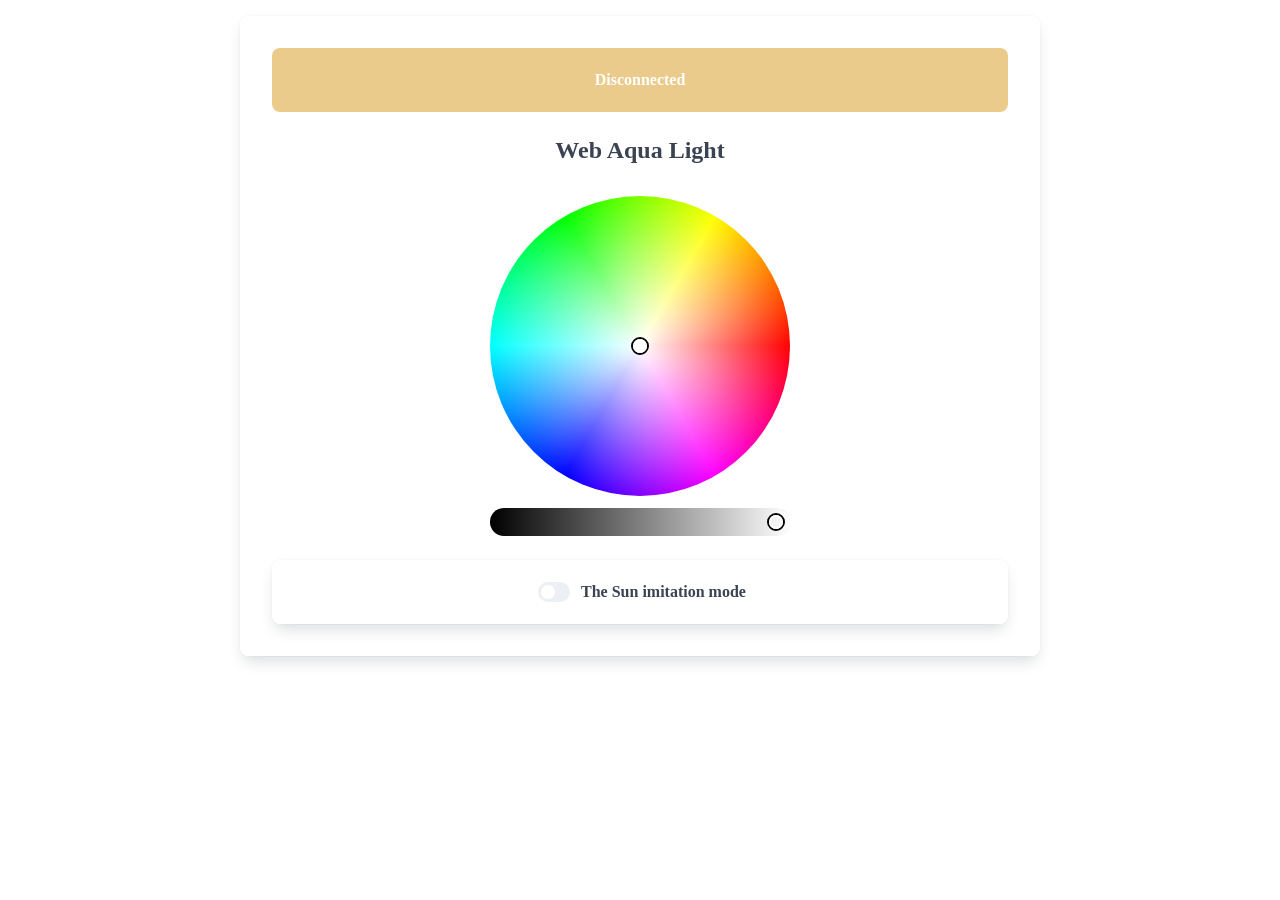
==== main/http/server/fsdata/fs/index.html @ c90d317e "Added the HTTP server." ====
<!DOCTYPE html>
<html>
	<head>
		<meta charset="utf-8">
		<meta name="viewport" content="width=device-width, user-scalable=no">
        <link rel="stylesheet" type="text/css" href="css/common.css">
		<link rel="stylesheet" type="text/css" href="css/siimple.min.ice.css">
		<link rel="stylesheet" type="text/css" href="css/style.css">
		<link rel="shortcut icon" href="img/favicon.png">
		<title>WebAquaLight</title>
	</head>
	<body>

    <div class="container has-pt-4 has-pb-4 has-pl-0 has-pr-0">
        <div class="has-w-auto has-pl-0 has-pr-0 has-ml-auto has-mr-auto">
            <div class="card is-shadowed">
				<div id="status_box" class="alert is-secondary">
					<label id="status" class="has-w-full has-text-center">Starting...</label>
				</div>
                <div align="center">
                    <label id="site" class="label is-block has-size-3">Web Aqua Light</label>
                </div>
				<div id="picker" align="center" class="has-pt-6 has-pb-6"></div>
				<div class="card is-shadowed has-pt-4 has-pb-4 has-pl-0 has-pr-0 is-flex has-justify-center has-text-center has-items-center">
                    <div class="is-flex has-items-center">
						<input type="checkbox" id="sun_switch" class="switch" onclick="onSunSwitchClick(this.checked);"/>
					</div>
					<div class="is-flex has-items-center">
						<label class="label has-size-1 has-ml-2 is-unselectable" for="sun_switch">The Sun imitation mode</label>
					</div>
				</div>
            </div>
        </div>
    </div>

	<script src="js/iro.js" type="text/javascript"></script>
	<script>
		var ws;
		var retries;
		//var series = new TimeSeries();
        var colorPicker = new iro.ColorPicker('#picker', { wheelLightness: false });
		const wsProtocol = { getConnectionParameters: 0x01,
                             setConnectionParameters: 0x02,
                             setColor: 0x03,
							 setSunImitationMode: 0x04,
							 getStatus: 0x05,
						     success: 0x00,
						     on: 0x01,
						     off: 0x00,
						     retries: 5,
						     modeSunImitation: 0,
                             modeColor: 1,
						     modeUnknown: 255 };
		var intervalId = 0;
		var modeChange = {last: wsProtocol.modeUnknown, initiatedByUser: false, needUiUpdate: false};
		
		window.onload = onWindowLoad;

		function onWindowLoad()
		{
			console.log("Window loaded");
		    wsOpen();
			colorPicker.on('input:start', onStartColorChange);
			colorPicker.on('input:end', onEndColorChange);
			//startPolling();
			intervalId = setInterval(getStatus, 1000);
		}

		function getStatus()
		{
			console.log("Get status");
			//clearInterval(intervalId);
			let buffer = new ArrayBuffer(1);
            let view = new Uint8Array(buffer);
			view[0] = wsProtocol.getStatus;
			wsSendToServer(buffer);
		}

		function updateStatusBox(cls, text)
		{
			sbox = document.getElementById('status_box');
			sbox.className = "alert is-" + cls;
			slabel = document.getElementById('status');
			slabel.innerText = text;
			console.log(text);
		}

		function onMessageFromServer(evt)
		{
			retries     = 0;
			let view    = new Uint8Array(evt.data);
			let command = view[0];
			let status  = view[1];

			console.log("Message from server: " + view);

			if ((wsProtocol.getConnectionParameters == command) && (wsProtocol.success == status))
			{
				console.log("Configuration received!");

				let offset = 2;
				let ssid = getStrFromBuffer(view, offset);
				offset += ssid.length;
				let pwd = getStrFromBuffer(view, offset);
				offset += pwd.length;
				let site = getStrFromBuffer(view, offset);

				console.log("Config: " + ssid.value + " " + pwd.value + " " + site.value);

			    document.getElementById('site').innerText = site.value;
			}
			else if ((wsProtocol.setColor == command) && (wsProtocol.success == status))
			{
				console.log("Color is set!");
			}
			else if ((wsProtocol.setSunImitationMode == command) && (wsProtocol.success == status))
			{
				console.log("The Sun imitation mode is set!");
			}
			else if (wsProtocol.getStatus == command)
			{
				let mode = view[2];
				let color = {r: view[3], g: view[4], b: view[5]};
				let dts = getStrFromBuffer(view, 6);
				console.log("Color = " + color.r + ":" + color.g + ":" + color.b + " - " + dts.value);

				updateStatusBox("success", dts.value);

				sun_switch = document.getElementById("sun_switch");

				if ((wsProtocol.modeSunImitation == mode) && (true == sun_switch.checked))
				{
					colorPicker.color.set(color);
				}
				if (mode != modeChange.last)
				{
					modeChange.last = mode;
					if (false == modeChange.initiatedByUser)
					{
						modeChange.needUiUpdate = true;
					}
				}
				if (true == modeChange.needUiUpdate)
				{
					if (wsProtocol.modeSunImitation == mode)
				    {
					    sun_switch.checked = true;
					}
					else
					{
						sun_switch.checked = false;
					}
					colorPicker.color.set(color);
					modeChange.needUiUpdate = false;
				}
			}
			//if (val == 0xBEEF || val == 0xDEAD)
			//	console.log("LED switched");
			//else
			//	series.append(new Date().getTime(), val);
		}
		
		//function wsOpenStream()
		//{
		//	var uri = "/stream"
		//	var ws = new WebSocket("ws://localhost:8080"); // + location.host + uri);
		//		ws.onmessage = function(evt) {
		//			console.log(evt.data);
		//			var stats = JSON.parse(evt.data);
		//			console.log(stats);
		//			document.getElementById('uptime').innerHTML = stats.uptime + ' seconds';
		//			document.getElementById('heap').innerHTML = stats.heap + ' bytes';
		//			document.getElementById('led').innerHTML = (stats.led == 1) ? 'On' : 'Off';
		//		};
		//	}
		
		function wsOpen()
		{
			if (ws === undefined || ws.readyState != WebSocket.CONNECTING)
			{
				if (wsProtocol.retries < retries)
				{
					updateStatusBox("danger", "Timeout!");
				}
				else
				{
					updateStatusBox("secondary", "Connecting...");
				}
				console.log("location.host = " + location.host);
				if ((location.hostname === "localhost") ||
					(location.hostname === "127.0.0.1") ||
					(location.hostname === "fs"))
				{
					console.log("WS: Use local host");
				    ws = new WebSocket("ws://localhost:8080");
				}
				else
				{
					console.log("WS: Use remote host");
					ws = new WebSocket("ws://" + location.host);
				}
				ws.binaryType = 'arraybuffer';
				ws.onopen = function(evt) {  onConnectedToServer(evt); };
				ws.onerror = function(evt) { updateStatusBox("danger", "Error!"); };
				ws.onmessage = function(evt) { onMessageFromServer(evt); };
				ws.onclose = function(evt) { updateStatusBox("warning", "Disconnected"); };
				//wsOpenStream();
				retries = 0;
				modeChange.needUiUpdate = true;
				modeChange.last = wsProtocol.modeUnknown;
				modeChange.initiatedByUser = false;
			}
		}

		function putStrInBuffer(view, offset, string)
		{
			let len = string.length;
			let offs = offset;

			view[offs++] = len;
			for (let i = 0; i < len; i++, offs++)
			{
                view[offs] = string.charCodeAt(i);
            }
		}

		function getStrFromBuffer(view, offset)
		{
		    let offs = offset;
		    let len  = view[offs++];
		    let str  = '';

		    for (let i = 0; i < len; i++)
		    {
		        str += String.fromCharCode(view[offs++]);
		    }

		    return {value: str, length: (len + 1)};
		}

		function onSunSwitchClick(checked)
		{
			console.log("Sun imitation switch click: " + checked);

			let buffer = new ArrayBuffer(2);
            let view = new Uint8Array(buffer);

			view[0] = wsProtocol.setSunImitationMode;
			if (checked)
			{
				view[1] = wsProtocol.on;
			}
			else
			{
				view[1] = wsProtocol.off;
			}

			modeChange.initiatedByUser = true;
				
			wsSendToServer(buffer);
			getStatus();
		}

		function wsSendToServer(data)
		{
			if ((ws.readyState == WebSocket.CLOSED) || (wsProtocol.retries < retries++))
			{
			    wsOpen();
			}
			else if (ws.readyState == WebSocket.OPEN)
			{
			    ws.send(data);
			}
			else if (ws.readyState == WebSocket.CONNECTING)
			{
				retries = 0;
			}
		}

		function onStartColorChange(color)
		{
			document.getElementById("sun_switch").checked = false;
			modeChange.initiatedByUser = true;
		}

        function onEndColorChange(color)
		{
            console.log("End color = " + color.red + ":" + color.green + ":" + color.blue);

            let buffer = new ArrayBuffer(4);
            let view = new Uint8Array(buffer);

			view[0] = wsProtocol.setColor;
			view[1] = color.red;
			view[2] = color.green;
			view[3] = color.blue;
				
			wsSendToServer(buffer);
        }

		function onConnectedToServer(evt)
		{
			retries = 0;
			updateStatusBox("success", "Connected");

			console.log("Try to get the configuration...");
				
            let buffer = new ArrayBuffer(1);
            let view = new Uint8Array(buffer);

			view[0] = wsProtocol.getConnectionParameters;
			wsSendToServer(buffer);

			getStatus();
		}

			function startPolling() {
				var chart = new SmoothieChart({millisPerPixel:11,grid:{fillStyle:'#ffffff',strokeStyle:'#ffffff',borderVisible:false},
					labels:{fillStyle:'#000000'},maxValue:1024,minValue:0});
				chart.addTimeSeries(series, {lineWidth:2,strokeStyle:'#03a9f4',fillStyle:'#f1f5fa'});
				chart.streamTo(document.getElementById("chartCanvas"), 500);
				setInterval(function() { wsWrite('A'); }, 500);
			}

			function gpio() {
				if (document.getElementById('led-switch').checked)
					wsWrite('E');
				else
					wsWrite('D');
			}
		</script>
	</body>
</html>
---- main/http/server/fsdata/fs/css/common.css ----
@import url(/css/fonts.css);
---- main/http/server/fsdata/fs/css/siimple.min.ice.css ----
html {box-sizing:border-box;background:background;color:#3b4252;background-color:#fff;font-family:'Open Sans';font-size:16px;font-weight:400;line-height:1.5;scroll-behavior:smooth;}
*,*:before,*:after {box-sizing:inherit;}
body {margin:0;padding:0;min-height:100vh;text-rendering:optimizeLegibility;-webkit-font-smoothing:antialiased;-moz-osx-font-smoothing:grayscale;display:block;max-width:800px;width:94%;margin-left:auto;margin-right:auto;}
ul {margin-bottom:1rem;margin-top:0;}
ol {margin-bottom:1rem;margin-top:0;}
dl {margin-bottom:1rem;margin-top:0;}
p {font-weight:400;line-height:1.5;margin-bottom:1rem;margin-top:0px;}
strong {font-weight:700;}
b {font-weight:700;}
img {display:block;height:auto;max-width:100%;}
video {display:block;height:auto;max-width:100%;}
iframe {border:0;}
table {background-color:transparent;border-collapse:separate;border-spacing:0;border-width:0px;box-sizing:border-box;display:table;margin-bottom:2rem;width:100%;}
table tr {box-sizing:border-box;display:table-row;}
table th,table td {box-sizing:border-box;display:table-cell;line-height:inherit;padding:1rem;}
table thead {box-sizing:border-box;display:table-header-group;}
table thead th {border-bottom-color:#eceff4;border-bottom-style:solid;border-bottom-width:0.125rem;font-weight:bold;text-align:left;vertical-align:bottom;}
table tbody {display:table-row-group;vertical-align:middle;}
table tbody td {border-top-color:#eceff4;border-top-style:solid;border-top-width:0.125rem;vertical-align:top;}
h1 {color:#2e3440;display:block;font-family:'Open Sans';font-size:2.5rem;font-weight:700;line-height:1.25;margin-bottom:0.5rem;padding:0px;}
h2 {color:#2e3440;display:block;font-family:'Open Sans';font-size:2rem;font-weight:700;line-height:1.25;margin-bottom:0.5rem;padding:0px;}
h3 {color:#2e3440;display:block;font-family:'Open Sans';font-size:1.75rem;font-weight:700;line-height:1.25;margin-bottom:0.5rem;padding:0px;}
h4 {color:#2e3440;display:block;font-family:'Open Sans';font-size:1.5rem;font-weight:700;line-height:1.25;margin-bottom:0.5rem;padding:0px;}
h5 {color:#2e3440;display:block;font-family:'Open Sans';font-size:1.25rem;font-weight:700;line-height:1.25;margin-bottom:0.5rem;padding:0px;}
h6 {color:#2e3440;display:block;font-family:'Open Sans';font-size:16px;font-weight:700;line-height:1.25;margin-bottom:0.5rem;padding:0px;}
a {color:#5e81ac;}
small {font-size:0.875rem;}
pre {font-family:'Open Sans', monospace;overflow-x:auto;}
code {color:#5e81ac;font-family:'Open Sans', monospace;font-size:0.875rem;font-weight:700;text-decoration:none;}
hr {background-color:#eceff4;border:0px;display:block;height:0.125rem;padding:0px;}
hr:not(:first-child) {margin-top:1rem;}
hr:not(:last-child) {margin-bottom:1rem;}
blockquote {border-left:0.25rem solid currentColor;color:currentColor;display:block;margin-bottom:1rem;margin-left:0px;margin-right:0px;opacity:0.6;padding-bottom:0.75rem;padding-left:1.25rem;padding-right:0.75rem;padding-top:0.75rem;}
.alert {align-items:center;background-color:#5e81ac;border-radius:0.5rem;color:white;display:flex;font-weight:bold;margin-bottom:1rem;margin-top:0px;min-width:0px;padding:1.25rem;position:relative;}
.alert.is-secondary {background-color:#b48ead;color:white;}
.alert.is-danger {background-color:#bf616a;color:white;}
.alert.is-warning {background-color:#ebcb8b;color:white;}
.alert.is-success {background-color:#a3be8c;colors:white;}
.badge {background-color:#5e81ac;border-radius:0.25rem;color:white;display:inline-block;font-size:0.75rem;font-weight:bold;line-height:1.25rem;padding:0.25rem 0.5rem;text-decoration:none;vertical-align:text-top;}
.badge.is-secondary {background-color:#b48ead;color:white;}
.badge.is-danger {background-color:#bf616a;color:white;}
.badge.is-warning {background-color:#ebcb8b;color:white;}
.badge.is-success {background-color:#a3be8c;colors:white;}
.button {appearance:none;background-color:#5e81ac;border:0px;border-radius:0.5rem;color:white;cursor:pointer;display:inline-block;font-family:inherit;font-size:inherit;font-weight:bold;line-height:inherit;min-width:0px;padding:0.75rem 1.5rem;text-align:center;text-decoration:none;user-select:none;vertical-align:middle;}
.button:hover {text-decoration:none;transition-duration:0.3s;transition-property:background-color;}
.button.is-secondary {background-color:#b48ead;color:white;}
.button.is-full {display:block;width:100%;}
.button.is-disabled {cursor:not-allowed !important;opacity:0.6 !important;}
.button.is-danger {background-color:#bf616a;color:white;}
.button.is-warning {background-color:#ebcb8b;color:white;}
.button.is-success {background-color:#a3be8c;colors:white;}
.card {border-radius:0.5rem;color:inherit;display:block;padding:2rem;text-decoration:none !important;width:100%;}
.checkbox {appearance:none;background-color:#eceff4;border-radius:0.25rem;box-sizing:border-box;color:white;cursor:pointer;display:inline-block;height:1.125rem;margin:0.1875rem;position:relative;width:1.125rem;vertical-align:top;}
.checkbox:after {background-color:transparent;content:'';height:0.375rem;position:absolute;}
.checkbox:checked,.checkbox:indeterminate {background-color:#5e81ac;}
.checkbox:indeterminate:after {border-bottom-color:white;border-bottom-style:solid;border-bottom-width:0.125rem;left:0.3125rem;top:0.25rem;width:0.5rem;}
.checkbox:checked:after {border-bottom-color:white;border-bottom-style:solid;border-bottom-width:0.125rem;border-left-color:white;border-left-style:solid;border-left-width:0.125rem;left:0.25rem;top:0.3125rem;transform:rotate(-45deg);width:0.625rem;}
.close {appearance:none;background-color:transparent;border:none;color:currentColor;cursor:pointer;display:inline-flex;height:1rem;opacity:0.6;position:relative;transition:opacity 0.3s;width:1rem;}
.close:hover {opacity:1.0;}
.close:before,.close:after {background-color:currentColor;border-radius:1px;content:'';height:3px;left:0px;position:absolute;top:6px;width:1rem;}
.close:before {transform:rotate(45deg);}
.close:after {transform:rotate(-45deg);}
.column {flex:1;min-height:0px;padding:1rem;width:100%;}
.column.is-one-fifth {flex:none;width:20%;}
@media screen and (max-width: 640px) {
.column.is-one-fifth-mobile {flex:none;width:20%;}
}
@media screen and (min-width: 640px) {
.column.is-one-fifth-tablet {flex:none;width:20%;}
}
@media screen and (min-width: 1264px) {
.column.is-one-fifth-desktop {flex:none;width:20%;}
}
.column.is-one-quarter {flex:none;width:25%;}
@media screen and (max-width: 640px) {
.column.is-one-quarter-mobile {flex:none;width:25%;}
}
@media screen and (min-width: 640px) {
.column.is-one-quarter-tablet {flex:none;width:25%;}
}
@media screen and (min-width: 1264px) {
.column.is-one-quarter-desktop {flex:none;width:25%;}
}
.column.is-one-third {flex:none;width:33.33%;}
@media screen and (max-width: 640px) {
.column.is-one-third-mobile {flex:none;width:33.33%;}
}
@media screen and (min-width: 640px) {
.column.is-one-third-tablet {flex:none;width:33.33%;}
}
@media screen and (min-width: 1264px) {
.column.is-one-third-desktop {flex:none;width:33.33%;}
}
.column.is-two-fifths {flex:none;width:40%;}
@media screen and (max-width: 640px) {
.column.is-two-fifths-mobile {flex:none;width:40%;}
}
@media screen and (min-width: 640px) {
.column.is-two-fifths-tablet {flex:none;width:40%;}
}
@media screen and (min-width: 1264px) {
.column.is-two-fifths-desktop {flex:none;width:40%;}
}
.column.is-half {flex:none;width:50%;}
@media screen and (max-width: 640px) {
.column.is-half-mobile {flex:none;width:50%;}
}
@media screen and (min-width: 640px) {
.column.is-half-tablet {flex:none;width:50%;}
}
@media screen and (min-width: 1264px) {
.column.is-half-desktop {flex:none;width:50%;}
}
.column.is-three-fifths {flex:none;width:60%;}
@media screen and (max-width: 640px) {
.column.is-three-fifths-mobile {flex:none;width:60%;}
}
@media screen and (min-width: 640px) {
.column.is-three-fifths-tablet {flex:none;width:60%;}
}
@media screen and (min-width: 1264px) {
.column.is-three-fifths-desktop {flex:none;width:60%;}
}
.column.is-two-thirds {flex:none;width:66.66%;}
@media screen and (max-width: 640px) {
.column.is-two-thirds-mobile {flex:none;width:66.66%;}
}
@media screen and (min-width: 640px) {
.column.is-two-thirds-tablet {flex:none;width:66.66%;}
}
@media screen and (min-width: 1264px) {
.column.is-two-thirds-desktop {flex:none;width:66.66%;}
}
.column.is-three-quarters {flex:none;width:75%;}
@media screen and (max-width: 640px) {
.column.is-three-quarters-mobile {flex:none;width:75%;}
}
@media screen and (min-width: 640px) {
.column.is-three-quarters-tablet {flex:none;width:75%;}
}
@media screen and (min-width: 1264px) {
.column.is-three-quarters-desktop {flex:none;width:75%;}
}
.column.is-four-fifths {flex:none;width:80%;}
@media screen and (max-width: 640px) {
.column.is-four-fifths-mobile {flex:none;width:80%;}
}
@media screen and (min-width: 640px) {
.column.is-four-fifths-tablet {flex:none;width:80%;}
}
@media screen and (min-width: 1264px) {
.column.is-four-fifths-desktop {flex:none;width:80%;}
}
.column.is-full {flex:none;width:100%;}
@media screen and (max-width: 640px) {
.column.is-full-mobile {flex:none;width:100%;}
}
@media screen and (min-width: 640px) {
.column.is-full-tablet {flex:none;width:100%;}
}
@media screen and (min-width: 1264px) {
.column.is-full-desktop {flex:none;width:100%;}
}
.columns {display:flex;flex-wrap:wrap;margin-left:-1rem;margin-right:-1rem;}
.container {display:block;margin-left:auto;margin-right:auto;max-width:1264px;padding-left:1.5rem;padding-right:1.5rem;width:100%;}
.crumb {color:currentColor;cursor:pointer;font-weight:bold;opacity:0.6;padding-bottom:0.5rem;padding-left:0.75rem;padding-right:1.5rem;padding-top:0.5rem;position:relative;text-decoration:none;}
.crumb:hover {opacity:1.0;transition:opacity 0.3s;}
.crumb:not(:last-child)::after {border-right-color:currentColor;border-right-width:2px;border-right-style:solid;border-top-width:2px;border-top-style:solid;border-top-color:currentColor;content:'';display:block;height:0.5rem;position:absolute;right:0.25rem;top:1rem;transform:rotate(45deg);width:0.5rem;}
.crumb.is-active {cursor:default;opacity:1.0;pointer-events:none;}
.crumbs {border-radius:default;display:flex;flex-wrap:nowrap;margin-bottom:1rem;overflow:hidden;overflow-x:auto;padding:0.5rem;white-space:nowrap !important;}
.dropdown {display:none;background-color:#eceff4;border-radius:0.5rem;position:absolute;top:100%;left:0px;padding:1rem;z-index:100;}
.with-dropdown {position:relative;}
.with-dropdown:hover .dropdown {display:block;}
.input {background-color:#eceff4;border-color:transparent;border-style:solid;border-width:0.125rem;border-radius:0.5rem;box-sizing:border-box;color:inherit;display:block;font-family:inherit;font-size:inherit;font-weight:normal;line-height:inherit;margin:0px;min-width:0px;outline:0px;padding:0.625rem 1rem;width:100%;}
.input:focus {border-color:#5e81ac;}
.label {align-items:center;color:inherit;display:flex;font-size:1rem;font-weight:bold;min-width:0px;padding-bottom:0.25rem;padding-top:0.25rem;width:100%;}
.menu {appearance:none;background-color:#eceff4;border-color:transparent;border-radius:0.5rem;border-style:solid;border-width:0.125rem;color:currentColor;cursor:pointer;display:block;height:3rem;opacity:0.8;padding-left:0.75rem;padding-right:0.75rem;position:relative;width:3rem;z-index:400;}
.menu:hover {opacity:1.0;}
.menu:before {border-top:0.25rem solid currentColor;border-bottom:0.25rem solid currentColor;content:'';height:1.25rem;left:0.5rem;position:absolute;width:1.75rem;top:0.75rem;}
.menu:after {background-color:currentColor;content:'';height:0.25rem;left:0.5rem;position:absolute;width:1.75rem;top:1.25rem;}
.modal {background-color:#fff;border-radius:0.5rem;display:block;max-height:90vh;max-width:600px;overflow-y:auto;padding:2rem;width:100%;}
.navlink {border-radius:0.5rem;color:inherit;cursor:pointer;display:block;font-weight:bold;margin:0px;padding:0.75rem;text-decoration:none !important;user-select:none;white-space:nowrap;width:100%;}
.navlink:hover {color:#5e81ac;}
.navlink.is-active {color:#5e81ac;}
.navlink.is-disabled {opacity:0.5;pointer-events:none;}
.progress {appearance:none;background-color:#eceff4;border:none;border-radius:999px;color:#5e81ac;display:block;height:0.5rem;margin:0px !important;overflow:hidden;padding:0px !important;width:100%;}
.progress::-webkit-progress-bar {background-color:transparent;}
.progress::-webkit-progress-value {background-color:currentColor;}
.progress::-moz-progress-bar {background-color:currentColor;}
.radio {appearance:none;box-sizing:border-box;color:#5e81ac;cursor:pointer;display:inline-block;height:1.25rem;margin:0.125rem;position:relative;width:1.25rem;}
.radio:before {border-color:#eceff4;}
.radio:after {background-color:transparent;border-radius:999px;content:'';display:block;height:0.5rem;left:0.375rem;position:absolute;top:0.375rem;width:0.5rem;}
.radio:hover:after {background-color:#eceff4;}
.radio:checked:after {background-color:currentColor !important;}
.radio:checked:before {border-color:currentColor !important;}
.scrim {align-items:center;background-color:rgba(0,0,0,0.5);display:flex;height:100%;justify-content:center;left:0px;overflow-y:hidden;overflow-x:hidden;position:fixed;top:0px;width:100%;z-index:400;}
.select {background-color:#eceff4;border-color:transparent;border-style:solid;border-width:0.125rem;border-radius:0.5rem;box-sizing:border-box;color:inherit;display:block;font-size:inherit;line-height:inherit;margin:0px;min-height:3rem;min-width:0px;outline:0px;padding:0.625rem 1rem;width:100%;}
.select:focus {border-color:#5e81ac;}
.slider {appearance:none;background-color:#eceff4;border-radius:1rem;color:#5e81ac;cursor:pointer;display:block;height:0.25rem;margin-bottom:0.5rem;margin-top:0.5rem;min-width:0px;outline:none;transition:opacity 0.2s;width:100%;}
.slider:-webkit-slider-thumb,.slider:-moz-range-thumb,.slider:-ms-thumb {background-color:currentColor;border:none;border-radius:999px;box-sizing:border-box;height:1rem;width:1rem;}
.slider:-webkit-slider-thumb {appearance:none;}
.slider:-ms-thumb {margin-top:0px;}
.spinner {color:#5e81ac;display:inline-block;height:2rem;position:relative;width:2rem;}
.spinner:before,.spinner:after {border:0.25rem solid transparent;border-radius:100%;content:'';display:block;height:2rem;left:0px;position:absolute;top:0px;width:2rem;}
.spinner:before {border-color:currentColor;opacity:0.2;}
.spinner:after {animation-duration:1s;animation-iteration-count:infinite;animation-name:spinnerAnimation;animation-timing-function:linear;border-top-color:currentColor;}
@keyframes spinnerAnimation {
from {transform:rotate(0deg);}
to {transform:rotate(359deg);}
}
.spinner.is-secondary {color:#5e81ac;}
.switch {appearance:none;box-sizing:border-box;color:#5e81ac;cursor:pointer;display:inline-block;height:1.25rem;position:relative;width:2rem;}
.switch:after {background-color:white;border-radius:100%;content:'';display:block;height:0.875rem;left:0.1875rem;position:absolute;top:0.1875rem;transition:left 0.3s ease;width:0.875rem;z-index:2;}
.switch:before {background-color:#eceff4;border-radius:2rem;content:'';display:block;height:100%;left:0px;position:absolute;top:0px;transition:background-color 0.3s ease;width:100%;z-index:1;}
.switch:checked:after {left:1rem;}
.switch:checked:before {background-color:currentColor;}
.textarea {background-color:#eceff4;border-color:transparent;border-style:solid;border-width:0.125rem;border-radius:0.5rem;box-sizing:border-box;color:inherit;display:block;font-family:inherit;font-size:inherit;line-height:inherit;margin:0px;min-width:0px;outline:0px;padding:0.625rem 1rem;resize:vertical;width:100%;}
.textarea:focus {border-color:#5e81ac;}
.divider {background-color:#eceff4;border:0px;display:block;height:0.125rem;padding:0px;}
.divider:not(:first-child) {margin-top:1rem;}
.divider:not(:last-child) {margin-bottom:1rem;}
.paragraph {display:block;margin-bottom:1rem;margin-top:0px;}
.paragraph.is-lead {font-size:1.25rem;font-weight:bold;}
.table {background-color:transparent;border-collapse:separate;border-spacing:0;border-width:0px;box-sizing:border-box;display:table;margin-bottom:2rem;width:100%;}
.table tr {box-sizing:border-box;display:table-row;}
.table th,.table td {box-sizing:border-box;display:table-cell;line-height:inherit;padding:1rem;}
.table thead {box-sizing:border-box;display:table-header-group;}
.table thead th {border-bottom-color:#eceff4;border-bottom-style:solid;border-bottom-width:0.125rem;font-weight:bold;text-align:left;vertical-align:bottom;}
.table tbody {display:table-row-group;vertical-align:middle;}
.table tbody td {border-top-color:#eceff4;border-top-style:solid;border-top-width:0.125rem;vertical-align:top;}
.table.is-divided thead th {border-bottom-color:#eceff4;border-bottom-style:solid;border-bottom-width:0.125rem;}
.table.is-divided tbody td {border-top-color:#eceff4;border-top-style:solid;border-top-width:0.125rem;}
.table.is-bordered th,.table.is-bordered td {border-color:#eceff4;border-style:solid;border-width:0.125rem;}
.table.is-bordered th:not(:last-child),.table.is-bordered td:not(:last-child) {border-right-width:0px !important;}
.table.is-bordered tbody tr:not(:last-child) td {border-bottom-width:0px !important;}
.table.is-fixed {table-layout:fixed;}
.title {color:#2e3440;display:block;font-family:'Open Sans';font-weight:700;line-height:1.25;margin-bottom:0.5em;padding:0px;}
.title:not(:first-child) {margin-top:2rem;}
.title.is-1 {font-size:2.5rem;}
.title.is-2 {font-size:2rem;}
.title.is-3 {font-size:1.75rem;}
.title.is-4 {font-size:1.5rem;}
.title.is-5 {font-size:1.25rem;}
.title.is-6 {font-size:16px;}
.has-bg-white {background-color:#fff;}
.has-bg-white-hover:hover {background-color:#fff;}
.has-bg-black {background-color:#000;}
.has-bg-black-hover:hover {background-color:#000;}
.has-bg-current {background-color:currentColor;}
.has-bg-current-hover:hover {background-color:currentColor;}
.has-bg-transparent {background-color:transparent;}
.has-bg-transparent-hover:hover {background-color:transparent;}
.has-bg-primary {background-color:#5e81ac;}
.has-bg-primary-hover:hover {background-color:#5e81ac;}
.has-bg-secondary {background-color:#b48ead;}
.has-bg-secondary-hover:hover {background-color:#b48ead;}
.has-bg-muted {background-color:#eceff4;}
.has-bg-muted-hover:hover {background-color:#eceff4;}
.has-bg-danger {background-color:#bf616a;}
.has-bg-danger-hover:hover {background-color:#bf616a;}
.has-bg-warning {background-color:#ebcb8b;}
.has-bg-warning-hover:hover {background-color:#ebcb8b;}
.has-bg-success {background-color:#a3be8c;}
.has-bg-success-hover:hover {background-color:#a3be8c;}
.has-bg-polar {background-color:#2e3440 #3b4252 #434c5e #4c566a;}
.has-bg-polar-hover:hover {background-color:#2e3440 #3b4252 #434c5e #4c566a;}
.has-bg-snow {background-color:#d8dee9 #e5e9f0 #eceff4;}
.has-bg-snow-hover:hover {background-color:#d8dee9 #e5e9f0 #eceff4;}
.has-bg-frost {background-color:#8fbcbb #88c0d0 #81a1c1 #5e81ac;}
.has-bg-frost-hover:hover {background-color:#8fbcbb #88c0d0 #81a1c1 #5e81ac;}
.has-bg-aurora {background-color:#bf616a #d08770 #ebcb8b #a3be8c #b48ead;}
.has-bg-aurora-hover:hover {background-color:#bf616a #d08770 #ebcb8b #a3be8c #b48ead;}
.has-text-white {color:#fff;}
.has-text-white-hover:hover {color:#fff;}
.has-text-black {color:#000;}
.has-text-black-hover:hover {color:#000;}
.has-text-current {color:currentColor;}
.has-text-current-hover:hover {color:currentColor;}
.has-text-transparent {color:transparent;}
.has-text-transparent-hover:hover {color:transparent;}
.has-text-primary {color:#5e81ac;}
.has-text-primary-hover:hover {color:#5e81ac;}
.has-text-secondary {color:#b48ead;}
.has-text-secondary-hover:hover {color:#b48ead;}
.has-text-muted {color:#eceff4;}
.has-text-muted-hover:hover {color:#eceff4;}
.has-text-danger {color:#bf616a;}
.has-text-danger-hover:hover {color:#bf616a;}
.has-text-warning {color:#ebcb8b;}
.has-text-warning-hover:hover {color:#ebcb8b;}
.has-text-success {color:#a3be8c;}
.has-text-success-hover:hover {color:#a3be8c;}
.has-text-polar {color:#2e3440 #3b4252 #434c5e #4c566a;}
.has-text-polar-hover:hover {color:#2e3440 #3b4252 #434c5e #4c566a;}
.has-text-snow {color:#d8dee9 #e5e9f0 #eceff4;}
.has-text-snow-hover:hover {color:#d8dee9 #e5e9f0 #eceff4;}
.has-text-frost {color:#8fbcbb #88c0d0 #81a1c1 #5e81ac;}
.has-text-frost-hover:hover {color:#8fbcbb #88c0d0 #81a1c1 #5e81ac;}
.has-text-aurora {color:#bf616a #d08770 #ebcb8b #a3be8c #b48ead;}
.has-text-aurora-hover:hover {color:#bf616a #d08770 #ebcb8b #a3be8c #b48ead;}
.has-size-0 {font-size:0.875rem;}
.has-size-1 {font-size:16px;}
.has-size-2 {font-size:1.25rem;}
.has-size-3 {font-size:1.5rem;}
.has-size-4 {font-size:1.75rem;}
.has-size-5 {font-size:2rem;}
.has-size-6 {font-size:2.5rem;}
.has-size-7 {font-size:3rem;}
.has-size-8 {font-size:3.5rem;}
.has-size-9 {font-size:4rem;}
.has-size-10 {font-size:4.5rem;}
.has-weight-light {font-weight:300;}
.has-weight-normal {font-weight:400;}
.has-weight-medium {font-weight:500;}
.has-weight-bold {font-weight:700;}
.has-weight-black {font-weight:900;}
.has-lh-none {line-height:1;}
.has-lh-tight {line-height:1.25;}
.has-lh-normal {line-height:1.5;}
.has-lh-loose {line-height:2;}
.has-w-0 {width:0px;}
@media screen and (max-width: 640px) {
.has-w-0-mobile {width:0px;}
}
@media screen and (min-width: 640px) {
.has-w-0-tablet {width:0px;}
}
@media screen and (min-width: 1264px) {
.has-w-0-desktop {width:0px;}
}
.has-w-4 {width:1rem;}
@media screen and (max-width: 640px) {
.has-w-4-mobile {width:1rem;}
}
@media screen and (min-width: 640px) {
.has-w-4-tablet {width:1rem;}
}
@media screen and (min-width: 1264px) {
.has-w-4-desktop {width:1rem;}
}
.has-w-8 {width:2rem;}
@media screen and (max-width: 640px) {
.has-w-8-mobile {width:2rem;}
}
@media screen and (min-width: 640px) {
.has-w-8-tablet {width:2rem;}
}
@media screen and (min-width: 1264px) {
.has-w-8-desktop {width:2rem;}
}
.has-w-12 {width:3rem;}
@media screen and (max-width: 640px) {
.has-w-12-mobile {width:3rem;}
}
@media screen and (min-width: 640px) {
.has-w-12-tablet {width:3rem;}
}
@media screen and (min-width: 1264px) {
.has-w-12-desktop {width:3rem;}
}
.has-w-16 {width:4rem;}
@media screen and (max-width: 640px) {
.has-w-16-mobile {width:4rem;}
}
@media screen and (min-width: 640px) {
.has-w-16-tablet {width:4rem;}
}
@media screen and (min-width: 1264px) {
.has-w-16-desktop {width:4rem;}
}
.has-w-24 {width:6rem;}
@media screen and (max-width: 640px) {
.has-w-24-mobile {width:6rem;}
}
@media screen and (min-width: 640px) {
.has-w-24-tablet {width:6rem;}
}
@media screen and (min-width: 1264px) {
.has-w-24-desktop {width:6rem;}
}
.has-w-32 {width:8rem;}
@media screen and (max-width: 640px) {
.has-w-32-mobile {width:8rem;}
}
@media screen and (min-width: 640px) {
.has-w-32-tablet {width:8rem;}
}
@media screen and (min-width: 1264px) {
.has-w-32-desktop {width:8rem;}
}
.has-w-48 {width:12rem;}
@media screen and (max-width: 640px) {
.has-w-48-mobile {width:12rem;}
}
@media screen and (min-width: 640px) {
.has-w-48-tablet {width:12rem;}
}
@media screen and (min-width: 1264px) {
.has-w-48-desktop {width:12rem;}
}
.has-w-64 {width:16rem;}
@media screen and (max-width: 640px) {
.has-w-64-mobile {width:16rem;}
}
@media screen and (min-width: 640px) {
.has-w-64-tablet {width:16rem;}
}
@media screen and (min-width: 1264px) {
.has-w-64-desktop {width:16rem;}
}
.has-w-96 {width:24rem;}
@media screen and (max-width: 640px) {
.has-w-96-mobile {width:24rem;}
}
@media screen and (min-width: 640px) {
.has-w-96-tablet {width:24rem;}
}
@media screen and (min-width: 1264px) {
.has-w-96-desktop {width:24rem;}
}
.has-w-192 {width:48rem;}
@media screen and (max-width: 640px) {
.has-w-192-mobile {width:48rem;}
}
@media screen and (min-width: 640px) {
.has-w-192-tablet {width:48rem;}
}
@media screen and (min-width: 1264px) {
.has-w-192-desktop {width:48rem;}
}
.has-w-none {width:0px;}
@media screen and (max-width: 640px) {
.has-w-none-mobile {width:0px;}
}
@media screen and (min-width: 640px) {
.has-w-none-tablet {width:0px;}
}
@media screen and (min-width: 1264px) {
.has-w-none-desktop {width:0px;}
}
.has-w-half {width:50%;}
@media screen and (max-width: 640px) {
.has-w-half-mobile {width:50%;}
}
@media screen and (min-width: 640px) {
.has-w-half-tablet {width:50%;}
}
@media screen and (min-width: 1264px) {
.has-w-half-desktop {width:50%;}
}
.has-w-full {width:100%;}
@media screen and (max-width: 640px) {
.has-w-full-mobile {width:100%;}
}
@media screen and (min-width: 640px) {
.has-w-full-tablet {width:100%;}
}
@media screen and (min-width: 1264px) {
.has-w-full-desktop {width:100%;}
}
.has-w-auto {width:auto;}
@media screen and (max-width: 640px) {
.has-w-auto-mobile {width:auto;}
}
@media screen and (min-width: 640px) {
.has-w-auto-tablet {width:auto;}
}
@media screen and (min-width: 1264px) {
.has-w-auto-desktop {width:auto;}
}
.has-w-screen {width:100vw;}
@media screen and (max-width: 640px) {
.has-w-screen-mobile {width:100vw;}
}
@media screen and (min-width: 640px) {
.has-w-screen-tablet {width:100vw;}
}
@media screen and (min-width: 1264px) {
.has-w-screen-desktop {width:100vw;}
}
.has-h-0 {height:0px;}
@media screen and (max-width: 640px) {
.has-h-0-mobile {height:0px;}
}
@media screen and (min-width: 640px) {
.has-h-0-tablet {height:0px;}
}
@media screen and (min-width: 1264px) {
.has-h-0-desktop {height:0px;}
}
.has-h-4 {height:1rem;}
@media screen and (max-width: 640px) {
.has-h-4-mobile {height:1rem;}
}
@media screen and (min-width: 640px) {
.has-h-4-tablet {height:1rem;}
}
@media screen and (min-width: 1264px) {
.has-h-4-desktop {height:1rem;}
}
.has-h-8 {height:2rem;}
@media screen and (max-width: 640px) {
.has-h-8-mobile {height:2rem;}
}
@media screen and (min-width: 640px) {
.has-h-8-tablet {height:2rem;}
}
@media screen and (min-width: 1264px) {
.has-h-8-desktop {height:2rem;}
}
.has-h-12 {height:3rem;}
@media screen and (max-width: 640px) {
.has-h-12-mobile {height:3rem;}
}
@media screen and (min-width: 640px) {
.has-h-12-tablet {height:3rem;}
}
@media screen and (min-width: 1264px) {
.has-h-12-desktop {height:3rem;}
}
.has-h-16 {height:4rem;}
@media screen and (max-width: 640px) {
.has-h-16-mobile {height:4rem;}
}
@media screen and (min-width: 640px) {
.has-h-16-tablet {height:4rem;}
}
@media screen and (min-width: 1264px) {
.has-h-16-desktop {height:4rem;}
}
.has-h-24 {height:6rem;}
@media screen and (max-width: 640px) {
.has-h-24-mobile {height:6rem;}
}
@media screen and (min-width: 640px) {
.has-h-24-tablet {height:6rem;}
}
@media screen and (min-width: 1264px) {
.has-h-24-desktop {height:6rem;}
}
.has-h-32 {height:8rem;}
@media screen and (max-width: 640px) {
.has-h-32-mobile {height:8rem;}
}
@media screen and (min-width: 640px) {
.has-h-32-tablet {height:8rem;}
}
@media screen and (min-width: 1264px) {
.has-h-32-desktop {height:8rem;}
}
.has-h-48 {height:12rem;}
@media screen and (max-width: 640px) {
.has-h-48-mobile {height:12rem;}
}
@media screen and (min-width: 640px) {
.has-h-48-tablet {height:12rem;}
}
@media screen and (min-width: 1264px) {
.has-h-48-desktop {height:12rem;}
}
.has-h-64 {height:16rem;}
@media screen and (max-width: 640px) {
.has-h-64-mobile {height:16rem;}
}
@media screen and (min-width: 640px) {
.has-h-64-tablet {height:16rem;}
}
@media screen and (min-width: 1264px) {
.has-h-64-desktop {height:16rem;}
}
.has-h-96 {height:24rem;}
@media screen and (max-width: 640px) {
.has-h-96-mobile {height:24rem;}
}
@media screen and (min-width: 640px) {
.has-h-96-tablet {height:24rem;}
}
@media screen and (min-width: 1264px) {
.has-h-96-desktop {height:24rem;}
}
.has-h-192 {height:48rem;}
@media screen and (max-width: 640px) {
.has-h-192-mobile {height:48rem;}
}
@media screen and (min-width: 640px) {
.has-h-192-tablet {height:48rem;}
}
@media screen and (min-width: 1264px) {
.has-h-192-desktop {height:48rem;}
}
.has-h-none {height:0px;}
@media screen and (max-width: 640px) {
.has-h-none-mobile {height:0px;}
}
@media screen and (min-width: 640px) {
.has-h-none-tablet {height:0px;}
}
@media screen and (min-width: 1264px) {
.has-h-none-desktop {height:0px;}
}
.has-h-half {height:50%;}
@media screen and (max-width: 640px) {
.has-h-half-mobile {height:50%;}
}
@media screen and (min-width: 640px) {
.has-h-half-tablet {height:50%;}
}
@media screen and (min-width: 1264px) {
.has-h-half-desktop {height:50%;}
}
.has-h-full {height:100%;}
@media screen and (max-width: 640px) {
.has-h-full-mobile {height:100%;}
}
@media screen and (min-width: 640px) {
.has-h-full-tablet {height:100%;}
}
@media screen and (min-width: 1264px) {
.has-h-full-desktop {height:100%;}
}
.has-h-auto {height:auto;}
@media screen and (max-width: 640px) {
.has-h-auto-mobile {height:auto;}
}
@media screen and (min-width: 640px) {
.has-h-auto-tablet {height:auto;}
}
@media screen and (min-width: 1264px) {
.has-h-auto-desktop {height:auto;}
}
.has-h-screen {height:100vh;}
@media screen and (max-width: 640px) {
.has-h-screen-mobile {height:100vh;}
}
@media screen and (min-width: 640px) {
.has-h-screen-tablet {height:100vh;}
}
@media screen and (min-width: 1264px) {
.has-h-screen-desktop {height:100vh;}
}
.has-p-0 {padding:0px !important;}
@media screen and (max-width: 640px) {
.has-p-0-mobile {padding:0px !important;}
}
@media screen and (min-width: 640px) {
.has-p-0-tablet {padding:0px !important;}
}
@media screen and (min-width: 1264px) {
.has-p-0-desktop {padding:0px !important;}
}
.has-p-1 {padding:0.25rem !important;}
@media screen and (max-width: 640px) {
.has-p-1-mobile {padding:0.25rem !important;}
}
@media screen and (min-width: 640px) {
.has-p-1-tablet {padding:0.25rem !important;}
}
@media screen and (min-width: 1264px) {
.has-p-1-desktop {padding:0.25rem !important;}
}
.has-p-2 {padding:0.5rem !important;}
@media screen and (max-width: 640px) {
.has-p-2-mobile {padding:0.5rem !important;}
}
@media screen and (min-width: 640px) {
.has-p-2-tablet {padding:0.5rem !important;}
}
@media screen and (min-width: 1264px) {
.has-p-2-desktop {padding:0.5rem !important;}
}
.has-p-3 {padding:0.75rem !important;}
@media screen and (max-width: 640px) {
.has-p-3-mobile {padding:0.75rem !important;}
}
@media screen and (min-width: 640px) {
.has-p-3-tablet {padding:0.75rem !important;}
}
@media screen and (min-width: 1264px) {
.has-p-3-desktop {padding:0.75rem !important;}
}
.has-p-4 {padding:1rem !important;}
@media screen and (max-width: 640px) {
.has-p-4-mobile {padding:1rem !important;}
}
@media screen and (min-width: 640px) {
.has-p-4-tablet {padding:1rem !important;}
}
@media screen and (min-width: 1264px) {
.has-p-4-desktop {padding:1rem !important;}
}
.has-p-6 {padding:1.5rem !important;}
@media screen and (max-width: 640px) {
.has-p-6-mobile {padding:1.5rem !important;}
}
@media screen and (min-width: 640px) {
.has-p-6-tablet {padding:1.5rem !important;}
}
@media screen and (min-width: 1264px) {
.has-p-6-desktop {padding:1.5rem !important;}
}
.has-p-8 {padding:2rem !important;}
@media screen and (max-width: 640px) {
.has-p-8-mobile {padding:2rem !important;}
}
@media screen and (min-width: 640px) {
.has-p-8-tablet {padding:2rem !important;}
}
@media screen and (min-width: 1264px) {
.has-p-8-desktop {padding:2rem !important;}
}
.has-p-12 {padding:3rem !important;}
@media screen and (max-width: 640px) {
.has-p-12-mobile {padding:3rem !important;}
}
@media screen and (min-width: 640px) {
.has-p-12-tablet {padding:3rem !important;}
}
@media screen and (min-width: 1264px) {
.has-p-12-desktop {padding:3rem !important;}
}
.has-p-16 {padding:4rem !important;}
@media screen and (max-width: 640px) {
.has-p-16-mobile {padding:4rem !important;}
}
@media screen and (min-width: 640px) {
.has-p-16-tablet {padding:4rem !important;}
}
@media screen and (min-width: 1264px) {
.has-p-16-desktop {padding:4rem !important;}
}
.has-p-24 {padding:6rem !important;}
@media screen and (max-width: 640px) {
.has-p-24-mobile {padding:6rem !important;}
}
@media screen and (min-width: 640px) {
.has-p-24-tablet {padding:6rem !important;}
}
@media screen and (min-width: 1264px) {
.has-p-24-desktop {padding:6rem !important;}
}
.has-p-none {padding:0px !important;}
@media screen and (max-width: 640px) {
.has-p-none-mobile {padding:0px !important;}
}
@media screen and (min-width: 640px) {
.has-p-none-tablet {padding:0px !important;}
}
@media screen and (min-width: 1264px) {
.has-p-none-desktop {padding:0px !important;}
}
.has-p-half {padding:50% !important;}
@media screen and (max-width: 640px) {
.has-p-half-mobile {padding:50% !important;}
}
@media screen and (min-width: 640px) {
.has-p-half-tablet {padding:50% !important;}
}
@media screen and (min-width: 1264px) {
.has-p-half-desktop {padding:50% !important;}
}
.has-p-full {padding:100% !important;}
@media screen and (max-width: 640px) {
.has-p-full-mobile {padding:100% !important;}
}
@media screen and (min-width: 640px) {
.has-p-full-tablet {padding:100% !important;}
}
@media screen and (min-width: 1264px) {
.has-p-full-desktop {padding:100% !important;}
}
.has-p-auto {padding:auto !important;}
@media screen and (max-width: 640px) {
.has-p-auto-mobile {padding:auto !important;}
}
@media screen and (min-width: 640px) {
.has-p-auto-tablet {padding:auto !important;}
}
@media screen and (min-width: 1264px) {
.has-p-auto-desktop {padding:auto !important;}
}
.has-pt-0 {padding-top:0px !important;}
@media screen and (max-width: 640px) {
.has-pt-0-mobile {padding-top:0px !important;}
}
@media screen and (min-width: 640px) {
.has-pt-0-tablet {padding-top:0px !important;}
}
@media screen and (min-width: 1264px) {
.has-pt-0-desktop {padding-top:0px !important;}
}
.has-pt-1 {padding-top:0.25rem !important;}
@media screen and (max-width: 640px) {
.has-pt-1-mobile {padding-top:0.25rem !important;}
}
@media screen and (min-width: 640px) {
.has-pt-1-tablet {padding-top:0.25rem !important;}
}
@media screen and (min-width: 1264px) {
.has-pt-1-desktop {padding-top:0.25rem !important;}
}
.has-pt-2 {padding-top:0.5rem !important;}
@media screen and (max-width: 640px) {
.has-pt-2-mobile {padding-top:0.5rem !important;}
}
@media screen and (min-width: 640px) {
.has-pt-2-tablet {padding-top:0.5rem !important;}
}
@media screen and (min-width: 1264px) {
.has-pt-2-desktop {padding-top:0.5rem !important;}
}
.has-pt-3 {padding-top:0.75rem !important;}
@media screen and (max-width: 640px) {
.has-pt-3-mobile {padding-top:0.75rem !important;}
}
@media screen and (min-width: 640px) {
.has-pt-3-tablet {padding-top:0.75rem !important;}
}
@media screen and (min-width: 1264px) {
.has-pt-3-desktop {padding-top:0.75rem !important;}
}
.has-pt-4 {padding-top:1rem !important;}
@media screen and (max-width: 640px) {
.has-pt-4-mobile {padding-top:1rem !important;}
}
@media screen and (min-width: 640px) {
.has-pt-4-tablet {padding-top:1rem !important;}
}
@media screen and (min-width: 1264px) {
.has-pt-4-desktop {padding-top:1rem !important;}
}
.has-pt-6 {padding-top:1.5rem !important;}
@media screen and (max-width: 640px) {
.has-pt-6-mobile {padding-top:1.5rem !important;}
}
@media screen and (min-width: 640px) {
.has-pt-6-tablet {padding-top:1.5rem !important;}
}
@media screen and (min-width: 1264px) {
.has-pt-6-desktop {padding-top:1.5rem !important;}
}
.has-pt-8 {padding-top:2rem !important;}
@media screen and (max-width: 640px) {
.has-pt-8-mobile {padding-top:2rem !important;}
}
@media screen and (min-width: 640px) {
.has-pt-8-tablet {padding-top:2rem !important;}
}
@media screen and (min-width: 1264px) {
.has-pt-8-desktop {padding-top:2rem !important;}
}
.has-pt-12 {padding-top:3rem !important;}
@media screen and (max-width: 640px) {
.has-pt-12-mobile {padding-top:3rem !important;}
}
@media screen and (min-width: 640px) {
.has-pt-12-tablet {padding-top:3rem !important;}
}
@media screen and (min-width: 1264px) {
.has-pt-12-desktop {padding-top:3rem !important;}
}
.has-pt-16 {padding-top:4rem !important;}
@media screen and (max-width: 640px) {
.has-pt-16-mobile {padding-top:4rem !important;}
}
@media screen and (min-width: 640px) {
.has-pt-16-tablet {padding-top:4rem !important;}
}
@media screen and (min-width: 1264px) {
.has-pt-16-desktop {padding-top:4rem !important;}
}
.has-pt-24 {padding-top:6rem !important;}
@media screen and (max-width: 640px) {
.has-pt-24-mobile {padding-top:6rem !important;}
}
@media screen and (min-width: 640px) {
.has-pt-24-tablet {padding-top:6rem !important;}
}
@media screen and (min-width: 1264px) {
.has-pt-24-desktop {padding-top:6rem !important;}
}
.has-pt-none {padding-top:0px !important;}
@media screen and (max-width: 640px) {
.has-pt-none-mobile {padding-top:0px !important;}
}
@media screen and (min-width: 640px) {
.has-pt-none-tablet {padding-top:0px !important;}
}
@media screen and (min-width: 1264px) {
.has-pt-none-desktop {padding-top:0px !important;}
}
.has-pt-half {padding-top:50% !important;}
@media screen and (max-width: 640px) {
.has-pt-half-mobile {padding-top:50% !important;}
}
@media screen and (min-width: 640px) {
.has-pt-half-tablet {padding-top:50% !important;}
}
@media screen and (min-width: 1264px) {
.has-pt-half-desktop {padding-top:50% !important;}
}
.has-pt-full {padding-top:100% !important;}
@media screen and (max-width: 640px) {
.has-pt-full-mobile {padding-top:100% !important;}
}
@media screen and (min-width: 640px) {
.has-pt-full-tablet {padding-top:100% !important;}
}
@media screen and (min-width: 1264px) {
.has-pt-full-desktop {padding-top:100% !important;}
}
.has-pt-auto {padding-top:auto !important;}
@media screen and (max-width: 640px) {
.has-pt-auto-mobile {padding-top:auto !important;}
}
@media screen and (min-width: 640px) {
.has-pt-auto-tablet {padding-top:auto !important;}
}
@media screen and (min-width: 1264px) {
.has-pt-auto-desktop {padding-top:auto !important;}
}
.has-pb-0 {padding-bottom:0px !important;}
@media screen and (max-width: 640px) {
.has-pb-0-mobile {padding-bottom:0px !important;}
}
@media screen and (min-width: 640px) {
.has-pb-0-tablet {padding-bottom:0px !important;}
}
@media screen and (min-width: 1264px) {
.has-pb-0-desktop {padding-bottom:0px !important;}
}
.has-pb-1 {padding-bottom:0.25rem !important;}
@media screen and (max-width: 640px) {
.has-pb-1-mobile {padding-bottom:0.25rem !important;}
}
@media screen and (min-width: 640px) {
.has-pb-1-tablet {padding-bottom:0.25rem !important;}
}
@media screen and (min-width: 1264px) {
.has-pb-1-desktop {padding-bottom:0.25rem !important;}
}
.has-pb-2 {padding-bottom:0.5rem !important;}
@media screen and (max-width: 640px) {
.has-pb-2-mobile {padding-bottom:0.5rem !important;}
}
@media screen and (min-width: 640px) {
.has-pb-2-tablet {padding-bottom:0.5rem !important;}
}
@media screen and (min-width: 1264px) {
.has-pb-2-desktop {padding-bottom:0.5rem !important;}
}
.has-pb-3 {padding-bottom:0.75rem !important;}
@media screen and (max-width: 640px) {
.has-pb-3-mobile {padding-bottom:0.75rem !important;}
}
@media screen and (min-width: 640px) {
.has-pb-3-tablet {padding-bottom:0.75rem !important;}
}
@media screen and (min-width: 1264px) {
.has-pb-3-desktop {padding-bottom:0.75rem !important;}
}
.has-pb-4 {padding-bottom:1rem !important;}
@media screen and (max-width: 640px) {
.has-pb-4-mobile {padding-bottom:1rem !important;}
}
@media screen and (min-width: 640px) {
.has-pb-4-tablet {padding-bottom:1rem !important;}
}
@media screen and (min-width: 1264px) {
.has-pb-4-desktop {padding-bottom:1rem !important;}
}
.has-pb-6 {padding-bottom:1.5rem !important;}
@media screen and (max-width: 640px) {
.has-pb-6-mobile {padding-bottom:1.5rem !important;}
}
@media screen and (min-width: 640px) {
.has-pb-6-tablet {padding-bottom:1.5rem !important;}
}
@media screen and (min-width: 1264px) {
.has-pb-6-desktop {padding-bottom:1.5rem !important;}
}
.has-pb-8 {padding-bottom:2rem !important;}
@media screen and (max-width: 640px) {
.has-pb-8-mobile {padding-bottom:2rem !important;}
}
@media screen and (min-width: 640px) {
.has-pb-8-tablet {padding-bottom:2rem !important;}
}
@media screen and (min-width: 1264px) {
.has-pb-8-desktop {padding-bottom:2rem !important;}
}
.has-pb-12 {padding-bottom:3rem !important;}
@media screen and (max-width: 640px) {
.has-pb-12-mobile {padding-bottom:3rem !important;}
}
@media screen and (min-width: 640px) {
.has-pb-12-tablet {padding-bottom:3rem !important;}
}
@media screen and (min-width: 1264px) {
.has-pb-12-desktop {padding-bottom:3rem !important;}
}
.has-pb-16 {padding-bottom:4rem !important;}
@media screen and (max-width: 640px) {
.has-pb-16-mobile {padding-bottom:4rem !important;}
}
@media screen and (min-width: 640px) {
.has-pb-16-tablet {padding-bottom:4rem !important;}
}
@media screen and (min-width: 1264px) {
.has-pb-16-desktop {padding-bottom:4rem !important;}
}
.has-pb-24 {padding-bottom:6rem !important;}
@media screen and (max-width: 640px) {
.has-pb-24-mobile {padding-bottom:6rem !important;}
}
@media screen and (min-width: 640px) {
.has-pb-24-tablet {padding-bottom:6rem !important;}
}
@media screen and (min-width: 1264px) {
.has-pb-24-desktop {padding-bottom:6rem !important;}
}
.has-pb-none {padding-bottom:0px !important;}
@media screen and (max-width: 640px) {
.has-pb-none-mobile {padding-bottom:0px !important;}
}
@media screen and (min-width: 640px) {
.has-pb-none-tablet {padding-bottom:0px !important;}
}
@media screen and (min-width: 1264px) {
.has-pb-none-desktop {padding-bottom:0px !important;}
}
.has-pb-half {padding-bottom:50% !important;}
@media screen and (max-width: 640px) {
.has-pb-half-mobile {padding-bottom:50% !important;}
}
@media screen and (min-width: 640px) {
.has-pb-half-tablet {padding-bottom:50% !important;}
}
@media screen and (min-width: 1264px) {
.has-pb-half-desktop {padding-bottom:50% !important;}
}
.has-pb-full {padding-bottom:100% !important;}
@media screen and (max-width: 640px) {
.has-pb-full-mobile {padding-bottom:100% !important;}
}
@media screen and (min-width: 640px) {
.has-pb-full-tablet {padding-bottom:100% !important;}
}
@media screen and (min-width: 1264px) {
.has-pb-full-desktop {padding-bottom:100% !important;}
}
.has-pb-auto {padding-bottom:auto !important;}
@media screen and (max-width: 640px) {
.has-pb-auto-mobile {padding-bottom:auto !important;}
}
@media screen and (min-width: 640px) {
.has-pb-auto-tablet {padding-bottom:auto !important;}
}
@media screen and (min-width: 1264px) {
.has-pb-auto-desktop {padding-bottom:auto !important;}
}
.has-pl-0 {padding-left:0px !important;}
@media screen and (max-width: 640px) {
.has-pl-0-mobile {padding-left:0px !important;}
}
@media screen and (min-width: 640px) {
.has-pl-0-tablet {padding-left:0px !important;}
}
@media screen and (min-width: 1264px) {
.has-pl-0-desktop {padding-left:0px !important;}
}
.has-pl-1 {padding-left:0.25rem !important;}
@media screen and (max-width: 640px) {
.has-pl-1-mobile {padding-left:0.25rem !important;}
}
@media screen and (min-width: 640px) {
.has-pl-1-tablet {padding-left:0.25rem !important;}
}
@media screen and (min-width: 1264px) {
.has-pl-1-desktop {padding-left:0.25rem !important;}
}
.has-pl-2 {padding-left:0.5rem !important;}
@media screen and (max-width: 640px) {
.has-pl-2-mobile {padding-left:0.5rem !important;}
}
@media screen and (min-width: 640px) {
.has-pl-2-tablet {padding-left:0.5rem !important;}
}
@media screen and (min-width: 1264px) {
.has-pl-2-desktop {padding-left:0.5rem !important;}
}
.has-pl-3 {padding-left:0.75rem !important;}
@media screen and (max-width: 640px) {
.has-pl-3-mobile {padding-left:0.75rem !important;}
}
@media screen and (min-width: 640px) {
.has-pl-3-tablet {padding-left:0.75rem !important;}
}
@media screen and (min-width: 1264px) {
.has-pl-3-desktop {padding-left:0.75rem !important;}
}
.has-pl-4 {padding-left:1rem !important;}
@media screen and (max-width: 640px) {
.has-pl-4-mobile {padding-left:1rem !important;}
}
@media screen and (min-width: 640px) {
.has-pl-4-tablet {padding-left:1rem !important;}
}
@media screen and (min-width: 1264px) {
.has-pl-4-desktop {padding-left:1rem !important;}
}
.has-pl-6 {padding-left:1.5rem !important;}
@media screen and (max-width: 640px) {
.has-pl-6-mobile {padding-left:1.5rem !important;}
}
@media screen and (min-width: 640px) {
.has-pl-6-tablet {padding-left:1.5rem !important;}
}
@media screen and (min-width: 1264px) {
.has-pl-6-desktop {padding-left:1.5rem !important;}
}
.has-pl-8 {padding-left:2rem !important;}
@media screen and (max-width: 640px) {
.has-pl-8-mobile {padding-left:2rem !important;}
}
@media screen and (min-width: 640px) {
.has-pl-8-tablet {padding-left:2rem !important;}
}
@media screen and (min-width: 1264px) {
.has-pl-8-desktop {padding-left:2rem !important;}
}
.has-pl-12 {padding-left:3rem !important;}
@media screen and (max-width: 640px) {
.has-pl-12-mobile {padding-left:3rem !important;}
}
@media screen and (min-width: 640px) {
.has-pl-12-tablet {padding-left:3rem !important;}
}
@media screen and (min-width: 1264px) {
.has-pl-12-desktop {padding-left:3rem !important;}
}
.has-pl-16 {padding-left:4rem !important;}
@media screen and (max-width: 640px) {
.has-pl-16-mobile {padding-left:4rem !important;}
}
@media screen and (min-width: 640px) {
.has-pl-16-tablet {padding-left:4rem !important;}
}
@media screen and (min-width: 1264px) {
.has-pl-16-desktop {padding-left:4rem !important;}
}
.has-pl-24 {padding-left:6rem !important;}
@media screen and (max-width: 640px) {
.has-pl-24-mobile {padding-left:6rem !important;}
}
@media screen and (min-width: 640px) {
.has-pl-24-tablet {padding-left:6rem !important;}
}
@media screen and (min-width: 1264px) {
.has-pl-24-desktop {padding-left:6rem !important;}
}
.has-pl-none {padding-left:0px !important;}
@media screen and (max-width: 640px) {
.has-pl-none-mobile {padding-left:0px !important;}
}
@media screen and (min-width: 640px) {
.has-pl-none-tablet {padding-left:0px !important;}
}
@media screen and (min-width: 1264px) {
.has-pl-none-desktop {padding-left:0px !important;}
}
.has-pl-half {padding-left:50% !important;}
@media screen and (max-width: 640px) {
.has-pl-half-mobile {padding-left:50% !important;}
}
@media screen and (min-width: 640px) {
.has-pl-half-tablet {padding-left:50% !important;}
}
@media screen and (min-width: 1264px) {
.has-pl-half-desktop {padding-left:50% !important;}
}
.has-pl-full {padding-left:100% !important;}
@media screen and (max-width: 640px) {
.has-pl-full-mobile {padding-left:100% !important;}
}
@media screen and (min-width: 640px) {
.has-pl-full-tablet {padding-left:100% !important;}
}
@media screen and (min-width: 1264px) {
.has-pl-full-desktop {padding-left:100% !important;}
}
.has-pl-auto {padding-left:auto !important;}
@media screen and (max-width: 640px) {
.has-pl-auto-mobile {padding-left:auto !important;}
}
@media screen and (min-width: 640px) {
.has-pl-auto-tablet {padding-left:auto !important;}
}
@media screen and (min-width: 1264px) {
.has-pl-auto-desktop {padding-left:auto !important;}
}
.has-pr-0 {padding-right:0px !important;}
@media screen and (max-width: 640px) {
.has-pr-0-mobile {padding-right:0px !important;}
}
@media screen and (min-width: 640px) {
.has-pr-0-tablet {padding-right:0px !important;}
}
@media screen and (min-width: 1264px) {
.has-pr-0-desktop {padding-right:0px !important;}
}
.has-pr-1 {padding-right:0.25rem !important;}
@media screen and (max-width: 640px) {
.has-pr-1-mobile {padding-right:0.25rem !important;}
}
@media screen and (min-width: 640px) {
.has-pr-1-tablet {padding-right:0.25rem !important;}
}
@media screen and (min-width: 1264px) {
.has-pr-1-desktop {padding-right:0.25rem !important;}
}
.has-pr-2 {padding-right:0.5rem !important;}
@media screen and (max-width: 640px) {
.has-pr-2-mobile {padding-right:0.5rem !important;}
}
@media screen and (min-width: 640px) {
.has-pr-2-tablet {padding-right:0.5rem !important;}
}
@media screen and (min-width: 1264px) {
.has-pr-2-desktop {padding-right:0.5rem !important;}
}
.has-pr-3 {padding-right:0.75rem !important;}
@media screen and (max-width: 640px) {
.has-pr-3-mobile {padding-right:0.75rem !important;}
}
@media screen and (min-width: 640px) {
.has-pr-3-tablet {padding-right:0.75rem !important;}
}
@media screen and (min-width: 1264px) {
.has-pr-3-desktop {padding-right:0.75rem !important;}
}
.has-pr-4 {padding-right:1rem !important;}
@media screen and (max-width: 640px) {
.has-pr-4-mobile {padding-right:1rem !important;}
}
@media screen and (min-width: 640px) {
.has-pr-4-tablet {padding-right:1rem !important;}
}
@media screen and (min-width: 1264px) {
.has-pr-4-desktop {padding-right:1rem !important;}
}
.has-pr-6 {padding-right:1.5rem !important;}
@media screen and (max-width: 640px) {
.has-pr-6-mobile {padding-right:1.5rem !important;}
}
@media screen and (min-width: 640px) {
.has-pr-6-tablet {padding-right:1.5rem !important;}
}
@media screen and (min-width: 1264px) {
.has-pr-6-desktop {padding-right:1.5rem !important;}
}
.has-pr-8 {padding-right:2rem !important;}
@media screen and (max-width: 640px) {
.has-pr-8-mobile {padding-right:2rem !important;}
}
@media screen and (min-width: 640px) {
.has-pr-8-tablet {padding-right:2rem !important;}
}
@media screen and (min-width: 1264px) {
.has-pr-8-desktop {padding-right:2rem !important;}
}
.has-pr-12 {padding-right:3rem !important;}
@media screen and (max-width: 640px) {
.has-pr-12-mobile {padding-right:3rem !important;}
}
@media screen and (min-width: 640px) {
.has-pr-12-tablet {padding-right:3rem !important;}
}
@media screen and (min-width: 1264px) {
.has-pr-12-desktop {padding-right:3rem !important;}
}
.has-pr-16 {padding-right:4rem !important;}
@media screen and (max-width: 640px) {
.has-pr-16-mobile {padding-right:4rem !important;}
}
@media screen and (min-width: 640px) {
.has-pr-16-tablet {padding-right:4rem !important;}
}
@media screen and (min-width: 1264px) {
.has-pr-16-desktop {padding-right:4rem !important;}
}
.has-pr-24 {padding-right:6rem !important;}
@media screen and (max-width: 640px) {
.has-pr-24-mobile {padding-right:6rem !important;}
}
@media screen and (min-width: 640px) {
.has-pr-24-tablet {padding-right:6rem !important;}
}
@media screen and (min-width: 1264px) {
.has-pr-24-desktop {padding-right:6rem !important;}
}
.has-pr-none {padding-right:0px !important;}
@media screen and (max-width: 640px) {
.has-pr-none-mobile {padding-right:0px !important;}
}
@media screen and (min-width: 640px) {
.has-pr-none-tablet {padding-right:0px !important;}
}
@media screen and (min-width: 1264px) {
.has-pr-none-desktop {padding-right:0px !important;}
}
.has-pr-half {padding-right:50% !important;}
@media screen and (max-width: 640px) {
.has-pr-half-mobile {padding-right:50% !important;}
}
@media screen and (min-width: 640px) {
.has-pr-half-tablet {padding-right:50% !important;}
}
@media screen and (min-width: 1264px) {
.has-pr-half-desktop {padding-right:50% !important;}
}
.has-pr-full {padding-right:100% !important;}
@media screen and (max-width: 640px) {
.has-pr-full-mobile {padding-right:100% !important;}
}
@media screen and (min-width: 640px) {
.has-pr-full-tablet {padding-right:100% !important;}
}
@media screen and (min-width: 1264px) {
.has-pr-full-desktop {padding-right:100% !important;}
}
.has-pr-auto {padding-right:auto !important;}
@media screen and (max-width: 640px) {
.has-pr-auto-mobile {padding-right:auto !important;}
}
@media screen and (min-width: 640px) {
.has-pr-auto-tablet {padding-right:auto !important;}
}
@media screen and (min-width: 1264px) {
.has-pr-auto-desktop {padding-right:auto !important;}
}
.has-m-0 {margin:0px !important;}
@media screen and (max-width: 640px) {
.has-m-0-mobile {margin:0px !important;}
}
@media screen and (min-width: 640px) {
.has-m-0-tablet {margin:0px !important;}
}
@media screen and (min-width: 1264px) {
.has-m-0-desktop {margin:0px !important;}
}
.has-m-1 {margin:0.25rem !important;}
@media screen and (max-width: 640px) {
.has-m-1-mobile {margin:0.25rem !important;}
}
@media screen and (min-width: 640px) {
.has-m-1-tablet {margin:0.25rem !important;}
}
@media screen and (min-width: 1264px) {
.has-m-1-desktop {margin:0.25rem !important;}
}
.has-m-2 {margin:0.5rem !important;}
@media screen and (max-width: 640px) {
.has-m-2-mobile {margin:0.5rem !important;}
}
@media screen and (min-width: 640px) {
.has-m-2-tablet {margin:0.5rem !important;}
}
@media screen and (min-width: 1264px) {
.has-m-2-desktop {margin:0.5rem !important;}
}
.has-m-3 {margin:0.75rem !important;}
@media screen and (max-width: 640px) {
.has-m-3-mobile {margin:0.75rem !important;}
}
@media screen and (min-width: 640px) {
.has-m-3-tablet {margin:0.75rem !important;}
}
@media screen and (min-width: 1264px) {
.has-m-3-desktop {margin:0.75rem !important;}
}
.has-m-4 {margin:1rem !important;}
@media screen and (max-width: 640px) {
.has-m-4-mobile {margin:1rem !important;}
}
@media screen and (min-width: 640px) {
.has-m-4-tablet {margin:1rem !important;}
}
@media screen and (min-width: 1264px) {
.has-m-4-desktop {margin:1rem !important;}
}
.has-m-6 {margin:1.5rem !important;}
@media screen and (max-width: 640px) {
.has-m-6-mobile {margin:1.5rem !important;}
}
@media screen and (min-width: 640px) {
.has-m-6-tablet {margin:1.5rem !important;}
}
@media screen and (min-width: 1264px) {
.has-m-6-desktop {margin:1.5rem !important;}
}
.has-m-8 {margin:2rem !important;}
@media screen and (max-width: 640px) {
.has-m-8-mobile {margin:2rem !important;}
}
@media screen and (min-width: 640px) {
.has-m-8-tablet {margin:2rem !important;}
}
@media screen and (min-width: 1264px) {
.has-m-8-desktop {margin:2rem !important;}
}
.has-m-12 {margin:3rem !important;}
@media screen and (max-width: 640px) {
.has-m-12-mobile {margin:3rem !important;}
}
@media screen and (min-width: 640px) {
.has-m-12-tablet {margin:3rem !important;}
}
@media screen and (min-width: 1264px) {
.has-m-12-desktop {margin:3rem !important;}
}
.has-m-16 {margin:4rem !important;}
@media screen and (max-width: 640px) {
.has-m-16-mobile {margin:4rem !important;}
}
@media screen and (min-width: 640px) {
.has-m-16-tablet {margin:4rem !important;}
}
@media screen and (min-width: 1264px) {
.has-m-16-desktop {margin:4rem !important;}
}
.has-m-24 {margin:6rem !important;}
@media screen and (max-width: 640px) {
.has-m-24-mobile {margin:6rem !important;}
}
@media screen and (min-width: 640px) {
.has-m-24-tablet {margin:6rem !important;}
}
@media screen and (min-width: 1264px) {
.has-m-24-desktop {margin:6rem !important;}
}
.has-m-none {margin:0px !important;}
@media screen and (max-width: 640px) {
.has-m-none-mobile {margin:0px !important;}
}
@media screen and (min-width: 640px) {
.has-m-none-tablet {margin:0px !important;}
}
@media screen and (min-width: 1264px) {
.has-m-none-desktop {margin:0px !important;}
}
.has-m-half {margin:50% !important;}
@media screen and (max-width: 640px) {
.has-m-half-mobile {margin:50% !important;}
}
@media screen and (min-width: 640px) {
.has-m-half-tablet {margin:50% !important;}
}
@media screen and (min-width: 1264px) {
.has-m-half-desktop {margin:50% !important;}
}
.has-m-full {margin:100% !important;}
@media screen and (max-width: 640px) {
.has-m-full-mobile {margin:100% !important;}
}
@media screen and (min-width: 640px) {
.has-m-full-tablet {margin:100% !important;}
}
@media screen and (min-width: 1264px) {
.has-m-full-desktop {margin:100% !important;}
}
.has-m-auto {margin:auto !important;}
@media screen and (max-width: 640px) {
.has-m-auto-mobile {margin:auto !important;}
}
@media screen and (min-width: 640px) {
.has-m-auto-tablet {margin:auto !important;}
}
@media screen and (min-width: 1264px) {
.has-m-auto-desktop {margin:auto !important;}
}
.has-mt-0 {margin-top:0px !important;}
@media screen and (max-width: 640px) {
.has-mt-0-mobile {margin-top:0px !important;}
}
@media screen and (min-width: 640px) {
.has-mt-0-tablet {margin-top:0px !important;}
}
@media screen and (min-width: 1264px) {
.has-mt-0-desktop {margin-top:0px !important;}
}
.has-mt-1 {margin-top:0.25rem !important;}
@media screen and (max-width: 640px) {
.has-mt-1-mobile {margin-top:0.25rem !important;}
}
@media screen and (min-width: 640px) {
.has-mt-1-tablet {margin-top:0.25rem !important;}
}
@media screen and (min-width: 1264px) {
.has-mt-1-desktop {margin-top:0.25rem !important;}
}
.has-mt-2 {margin-top:0.5rem !important;}
@media screen and (max-width: 640px) {
.has-mt-2-mobile {margin-top:0.5rem !important;}
}
@media screen and (min-width: 640px) {
.has-mt-2-tablet {margin-top:0.5rem !important;}
}
@media screen and (min-width: 1264px) {
.has-mt-2-desktop {margin-top:0.5rem !important;}
}
.has-mt-3 {margin-top:0.75rem !important;}
@media screen and (max-width: 640px) {
.has-mt-3-mobile {margin-top:0.75rem !important;}
}
@media screen and (min-width: 640px) {
.has-mt-3-tablet {margin-top:0.75rem !important;}
}
@media screen and (min-width: 1264px) {
.has-mt-3-desktop {margin-top:0.75rem !important;}
}
.has-mt-4 {margin-top:1rem !important;}
@media screen and (max-width: 640px) {
.has-mt-4-mobile {margin-top:1rem !important;}
}
@media screen and (min-width: 640px) {
.has-mt-4-tablet {margin-top:1rem !important;}
}
@media screen and (min-width: 1264px) {
.has-mt-4-desktop {margin-top:1rem !important;}
}
.has-mt-6 {margin-top:1.5rem !important;}
@media screen and (max-width: 640px) {
.has-mt-6-mobile {margin-top:1.5rem !important;}
}
@media screen and (min-width: 640px) {
.has-mt-6-tablet {margin-top:1.5rem !important;}
}
@media screen and (min-width: 1264px) {
.has-mt-6-desktop {margin-top:1.5rem !important;}
}
.has-mt-8 {margin-top:2rem !important;}
@media screen and (max-width: 640px) {
.has-mt-8-mobile {margin-top:2rem !important;}
}
@media screen and (min-width: 640px) {
.has-mt-8-tablet {margin-top:2rem !important;}
}
@media screen and (min-width: 1264px) {
.has-mt-8-desktop {margin-top:2rem !important;}
}
.has-mt-12 {margin-top:3rem !important;}
@media screen and (max-width: 640px) {
.has-mt-12-mobile {margin-top:3rem !important;}
}
@media screen and (min-width: 640px) {
.has-mt-12-tablet {margin-top:3rem !important;}
}
@media screen and (min-width: 1264px) {
.has-mt-12-desktop {margin-top:3rem !important;}
}
.has-mt-16 {margin-top:4rem !important;}
@media screen and (max-width: 640px) {
.has-mt-16-mobile {margin-top:4rem !important;}
}
@media screen and (min-width: 640px) {
.has-mt-16-tablet {margin-top:4rem !important;}
}
@media screen and (min-width: 1264px) {
.has-mt-16-desktop {margin-top:4rem !important;}
}
.has-mt-24 {margin-top:6rem !important;}
@media screen and (max-width: 640px) {
.has-mt-24-mobile {margin-top:6rem !important;}
}
@media screen and (min-width: 640px) {
.has-mt-24-tablet {margin-top:6rem !important;}
}
@media screen and (min-width: 1264px) {
.has-mt-24-desktop {margin-top:6rem !important;}
}
.has-mt-none {margin-top:0px !important;}
@media screen and (max-width: 640px) {
.has-mt-none-mobile {margin-top:0px !important;}
}
@media screen and (min-width: 640px) {
.has-mt-none-tablet {margin-top:0px !important;}
}
@media screen and (min-width: 1264px) {
.has-mt-none-desktop {margin-top:0px !important;}
}
.has-mt-half {margin-top:50% !important;}
@media screen and (max-width: 640px) {
.has-mt-half-mobile {margin-top:50% !important;}
}
@media screen and (min-width: 640px) {
.has-mt-half-tablet {margin-top:50% !important;}
}
@media screen and (min-width: 1264px) {
.has-mt-half-desktop {margin-top:50% !important;}
}
.has-mt-full {margin-top:100% !important;}
@media screen and (max-width: 640px) {
.has-mt-full-mobile {margin-top:100% !important;}
}
@media screen and (min-width: 640px) {
.has-mt-full-tablet {margin-top:100% !important;}
}
@media screen and (min-width: 1264px) {
.has-mt-full-desktop {margin-top:100% !important;}
}
.has-mt-auto {margin-top:auto !important;}
@media screen and (max-width: 640px) {
.has-mt-auto-mobile {margin-top:auto !important;}
}
@media screen and (min-width: 640px) {
.has-mt-auto-tablet {margin-top:auto !important;}
}
@media screen and (min-width: 1264px) {
.has-mt-auto-desktop {margin-top:auto !important;}
}
.has-mb-0 {margin-bottom:0px !important;}
@media screen and (max-width: 640px) {
.has-mb-0-mobile {margin-bottom:0px !important;}
}
@media screen and (min-width: 640px) {
.has-mb-0-tablet {margin-bottom:0px !important;}
}
@media screen and (min-width: 1264px) {
.has-mb-0-desktop {margin-bottom:0px !important;}
}
.has-mb-1 {margin-bottom:0.25rem !important;}
@media screen and (max-width: 640px) {
.has-mb-1-mobile {margin-bottom:0.25rem !important;}
}
@media screen and (min-width: 640px) {
.has-mb-1-tablet {margin-bottom:0.25rem !important;}
}
@media screen and (min-width: 1264px) {
.has-mb-1-desktop {margin-bottom:0.25rem !important;}
}
.has-mb-2 {margin-bottom:0.5rem !important;}
@media screen and (max-width: 640px) {
.has-mb-2-mobile {margin-bottom:0.5rem !important;}
}
@media screen and (min-width: 640px) {
.has-mb-2-tablet {margin-bottom:0.5rem !important;}
}
@media screen and (min-width: 1264px) {
.has-mb-2-desktop {margin-bottom:0.5rem !important;}
}
.has-mb-3 {margin-bottom:0.75rem !important;}
@media screen and (max-width: 640px) {
.has-mb-3-mobile {margin-bottom:0.75rem !important;}
}
@media screen and (min-width: 640px) {
.has-mb-3-tablet {margin-bottom:0.75rem !important;}
}
@media screen and (min-width: 1264px) {
.has-mb-3-desktop {margin-bottom:0.75rem !important;}
}
.has-mb-4 {margin-bottom:1rem !important;}
@media screen and (max-width: 640px) {
.has-mb-4-mobile {margin-bottom:1rem !important;}
}
@media screen and (min-width: 640px) {
.has-mb-4-tablet {margin-bottom:1rem !important;}
}
@media screen and (min-width: 1264px) {
.has-mb-4-desktop {margin-bottom:1rem !important;}
}
.has-mb-6 {margin-bottom:1.5rem !important;}
@media screen and (max-width: 640px) {
.has-mb-6-mobile {margin-bottom:1.5rem !important;}
}
@media screen and (min-width: 640px) {
.has-mb-6-tablet {margin-bottom:1.5rem !important;}
}
@media screen and (min-width: 1264px) {
.has-mb-6-desktop {margin-bottom:1.5rem !important;}
}
.has-mb-8 {margin-bottom:2rem !important;}
@media screen and (max-width: 640px) {
.has-mb-8-mobile {margin-bottom:2rem !important;}
}
@media screen and (min-width: 640px) {
.has-mb-8-tablet {margin-bottom:2rem !important;}
}
@media screen and (min-width: 1264px) {
.has-mb-8-desktop {margin-bottom:2rem !important;}
}
.has-mb-12 {margin-bottom:3rem !important;}
@media screen and (max-width: 640px) {
.has-mb-12-mobile {margin-bottom:3rem !important;}
}
@media screen and (min-width: 640px) {
.has-mb-12-tablet {margin-bottom:3rem !important;}
}
@media screen and (min-width: 1264px) {
.has-mb-12-desktop {margin-bottom:3rem !important;}
}
.has-mb-16 {margin-bottom:4rem !important;}
@media screen and (max-width: 640px) {
.has-mb-16-mobile {margin-bottom:4rem !important;}
}
@media screen and (min-width: 640px) {
.has-mb-16-tablet {margin-bottom:4rem !important;}
}
@media screen and (min-width: 1264px) {
.has-mb-16-desktop {margin-bottom:4rem !important;}
}
.has-mb-24 {margin-bottom:6rem !important;}
@media screen and (max-width: 640px) {
.has-mb-24-mobile {margin-bottom:6rem !important;}
}
@media screen and (min-width: 640px) {
.has-mb-24-tablet {margin-bottom:6rem !important;}
}
@media screen and (min-width: 1264px) {
.has-mb-24-desktop {margin-bottom:6rem !important;}
}
.has-mb-none {margin-bottom:0px !important;}
@media screen and (max-width: 640px) {
.has-mb-none-mobile {margin-bottom:0px !important;}
}
@media screen and (min-width: 640px) {
.has-mb-none-tablet {margin-bottom:0px !important;}
}
@media screen and (min-width: 1264px) {
.has-mb-none-desktop {margin-bottom:0px !important;}
}
.has-mb-half {margin-bottom:50% !important;}
@media screen and (max-width: 640px) {
.has-mb-half-mobile {margin-bottom:50% !important;}
}
@media screen and (min-width: 640px) {
.has-mb-half-tablet {margin-bottom:50% !important;}
}
@media screen and (min-width: 1264px) {
.has-mb-half-desktop {margin-bottom:50% !important;}
}
.has-mb-full {margin-bottom:100% !important;}
@media screen and (max-width: 640px) {
.has-mb-full-mobile {margin-bottom:100% !important;}
}
@media screen and (min-width: 640px) {
.has-mb-full-tablet {margin-bottom:100% !important;}
}
@media screen and (min-width: 1264px) {
.has-mb-full-desktop {margin-bottom:100% !important;}
}
.has-mb-auto {margin-bottom:auto !important;}
@media screen and (max-width: 640px) {
.has-mb-auto-mobile {margin-bottom:auto !important;}
}
@media screen and (min-width: 640px) {
.has-mb-auto-tablet {margin-bottom:auto !important;}
}
@media screen and (min-width: 1264px) {
.has-mb-auto-desktop {margin-bottom:auto !important;}
}
.has-ml-0 {margin-left:0px !important;}
@media screen and (max-width: 640px) {
.has-ml-0-mobile {margin-left:0px !important;}
}
@media screen and (min-width: 640px) {
.has-ml-0-tablet {margin-left:0px !important;}
}
@media screen and (min-width: 1264px) {
.has-ml-0-desktop {margin-left:0px !important;}
}
.has-ml-1 {margin-left:0.25rem !important;}
@media screen and (max-width: 640px) {
.has-ml-1-mobile {margin-left:0.25rem !important;}
}
@media screen and (min-width: 640px) {
.has-ml-1-tablet {margin-left:0.25rem !important;}
}
@media screen and (min-width: 1264px) {
.has-ml-1-desktop {margin-left:0.25rem !important;}
}
.has-ml-2 {margin-left:0.5rem !important;}
@media screen and (max-width: 640px) {
.has-ml-2-mobile {margin-left:0.5rem !important;}
}
@media screen and (min-width: 640px) {
.has-ml-2-tablet {margin-left:0.5rem !important;}
}
@media screen and (min-width: 1264px) {
.has-ml-2-desktop {margin-left:0.5rem !important;}
}
.has-ml-3 {margin-left:0.75rem !important;}
@media screen and (max-width: 640px) {
.has-ml-3-mobile {margin-left:0.75rem !important;}
}
@media screen and (min-width: 640px) {
.has-ml-3-tablet {margin-left:0.75rem !important;}
}
@media screen and (min-width: 1264px) {
.has-ml-3-desktop {margin-left:0.75rem !important;}
}
.has-ml-4 {margin-left:1rem !important;}
@media screen and (max-width: 640px) {
.has-ml-4-mobile {margin-left:1rem !important;}
}
@media screen and (min-width: 640px) {
.has-ml-4-tablet {margin-left:1rem !important;}
}
@media screen and (min-width: 1264px) {
.has-ml-4-desktop {margin-left:1rem !important;}
}
.has-ml-6 {margin-left:1.5rem !important;}
@media screen and (max-width: 640px) {
.has-ml-6-mobile {margin-left:1.5rem !important;}
}
@media screen and (min-width: 640px) {
.has-ml-6-tablet {margin-left:1.5rem !important;}
}
@media screen and (min-width: 1264px) {
.has-ml-6-desktop {margin-left:1.5rem !important;}
}
.has-ml-8 {margin-left:2rem !important;}
@media screen and (max-width: 640px) {
.has-ml-8-mobile {margin-left:2rem !important;}
}
@media screen and (min-width: 640px) {
.has-ml-8-tablet {margin-left:2rem !important;}
}
@media screen and (min-width: 1264px) {
.has-ml-8-desktop {margin-left:2rem !important;}
}
.has-ml-12 {margin-left:3rem !important;}
@media screen and (max-width: 640px) {
.has-ml-12-mobile {margin-left:3rem !important;}
}
@media screen and (min-width: 640px) {
.has-ml-12-tablet {margin-left:3rem !important;}
}
@media screen and (min-width: 1264px) {
.has-ml-12-desktop {margin-left:3rem !important;}
}
.has-ml-16 {margin-left:4rem !important;}
@media screen and (max-width: 640px) {
.has-ml-16-mobile {margin-left:4rem !important;}
}
@media screen and (min-width: 640px) {
.has-ml-16-tablet {margin-left:4rem !important;}
}
@media screen and (min-width: 1264px) {
.has-ml-16-desktop {margin-left:4rem !important;}
}
.has-ml-24 {margin-left:6rem !important;}
@media screen and (max-width: 640px) {
.has-ml-24-mobile {margin-left:6rem !important;}
}
@media screen and (min-width: 640px) {
.has-ml-24-tablet {margin-left:6rem !important;}
}
@media screen and (min-width: 1264px) {
.has-ml-24-desktop {margin-left:6rem !important;}
}
.has-ml-none {margin-left:0px !important;}
@media screen and (max-width: 640px) {
.has-ml-none-mobile {margin-left:0px !important;}
}
@media screen and (min-width: 640px) {
.has-ml-none-tablet {margin-left:0px !important;}
}
@media screen and (min-width: 1264px) {
.has-ml-none-desktop {margin-left:0px !important;}
}
.has-ml-half {margin-left:50% !important;}
@media screen and (max-width: 640px) {
.has-ml-half-mobile {margin-left:50% !important;}
}
@media screen and (min-width: 640px) {
.has-ml-half-tablet {margin-left:50% !important;}
}
@media screen and (min-width: 1264px) {
.has-ml-half-desktop {margin-left:50% !important;}
}
.has-ml-full {margin-left:100% !important;}
@media screen and (max-width: 640px) {
.has-ml-full-mobile {margin-left:100% !important;}
}
@media screen and (min-width: 640px) {
.has-ml-full-tablet {margin-left:100% !important;}
}
@media screen and (min-width: 1264px) {
.has-ml-full-desktop {margin-left:100% !important;}
}
.has-ml-auto {margin-left:auto !important;}
@media screen and (max-width: 640px) {
.has-ml-auto-mobile {margin-left:auto !important;}
}
@media screen and (min-width: 640px) {
.has-ml-auto-tablet {margin-left:auto !important;}
}
@media screen and (min-width: 1264px) {
.has-ml-auto-desktop {margin-left:auto !important;}
}
.has-mr-0 {margin-right:0px !important;}
@media screen and (max-width: 640px) {
.has-mr-0-mobile {margin-right:0px !important;}
}
@media screen and (min-width: 640px) {
.has-mr-0-tablet {margin-right:0px !important;}
}
@media screen and (min-width: 1264px) {
.has-mr-0-desktop {margin-right:0px !important;}
}
.has-mr-1 {margin-right:0.25rem !important;}
@media screen and (max-width: 640px) {
.has-mr-1-mobile {margin-right:0.25rem !important;}
}
@media screen and (min-width: 640px) {
.has-mr-1-tablet {margin-right:0.25rem !important;}
}
@media screen and (min-width: 1264px) {
.has-mr-1-desktop {margin-right:0.25rem !important;}
}
.has-mr-2 {margin-right:0.5rem !important;}
@media screen and (max-width: 640px) {
.has-mr-2-mobile {margin-right:0.5rem !important;}
}
@media screen and (min-width: 640px) {
.has-mr-2-tablet {margin-right:0.5rem !important;}
}
@media screen and (min-width: 1264px) {
.has-mr-2-desktop {margin-right:0.5rem !important;}
}
.has-mr-3 {margin-right:0.75rem !important;}
@media screen and (max-width: 640px) {
.has-mr-3-mobile {margin-right:0.75rem !important;}
}
@media screen and (min-width: 640px) {
.has-mr-3-tablet {margin-right:0.75rem !important;}
}
@media screen and (min-width: 1264px) {
.has-mr-3-desktop {margin-right:0.75rem !important;}
}
.has-mr-4 {margin-right:1rem !important;}
@media screen and (max-width: 640px) {
.has-mr-4-mobile {margin-right:1rem !important;}
}
@media screen and (min-width: 640px) {
.has-mr-4-tablet {margin-right:1rem !important;}
}
@media screen and (min-width: 1264px) {
.has-mr-4-desktop {margin-right:1rem !important;}
}
.has-mr-6 {margin-right:1.5rem !important;}
@media screen and (max-width: 640px) {
.has-mr-6-mobile {margin-right:1.5rem !important;}
}
@media screen and (min-width: 640px) {
.has-mr-6-tablet {margin-right:1.5rem !important;}
}
@media screen and (min-width: 1264px) {
.has-mr-6-desktop {margin-right:1.5rem !important;}
}
.has-mr-8 {margin-right:2rem !important;}
@media screen and (max-width: 640px) {
.has-mr-8-mobile {margin-right:2rem !important;}
}
@media screen and (min-width: 640px) {
.has-mr-8-tablet {margin-right:2rem !important;}
}
@media screen and (min-width: 1264px) {
.has-mr-8-desktop {margin-right:2rem !important;}
}
.has-mr-12 {margin-right:3rem !important;}
@media screen and (max-width: 640px) {
.has-mr-12-mobile {margin-right:3rem !important;}
}
@media screen and (min-width: 640px) {
.has-mr-12-tablet {margin-right:3rem !important;}
}
@media screen and (min-width: 1264px) {
.has-mr-12-desktop {margin-right:3rem !important;}
}
.has-mr-16 {margin-right:4rem !important;}
@media screen and (max-width: 640px) {
.has-mr-16-mobile {margin-right:4rem !important;}
}
@media screen and (min-width: 640px) {
.has-mr-16-tablet {margin-right:4rem !important;}
}
@media screen and (min-width: 1264px) {
.has-mr-16-desktop {margin-right:4rem !important;}
}
.has-mr-24 {margin-right:6rem !important;}
@media screen and (max-width: 640px) {
.has-mr-24-mobile {margin-right:6rem !important;}
}
@media screen and (min-width: 640px) {
.has-mr-24-tablet {margin-right:6rem !important;}
}
@media screen and (min-width: 1264px) {
.has-mr-24-desktop {margin-right:6rem !important;}
}
.has-mr-none {margin-right:0px !important;}
@media screen and (max-width: 640px) {
.has-mr-none-mobile {margin-right:0px !important;}
}
@media screen and (min-width: 640px) {
.has-mr-none-tablet {margin-right:0px !important;}
}
@media screen and (min-width: 1264px) {
.has-mr-none-desktop {margin-right:0px !important;}
}
.has-mr-half {margin-right:50% !important;}
@media screen and (max-width: 640px) {
.has-mr-half-mobile {margin-right:50% !important;}
}
@media screen and (min-width: 640px) {
.has-mr-half-tablet {margin-right:50% !important;}
}
@media screen and (min-width: 1264px) {
.has-mr-half-desktop {margin-right:50% !important;}
}
.has-mr-full {margin-right:100% !important;}
@media screen and (max-width: 640px) {
.has-mr-full-mobile {margin-right:100% !important;}
}
@media screen and (min-width: 640px) {
.has-mr-full-tablet {margin-right:100% !important;}
}
@media screen and (min-width: 1264px) {
.has-mr-full-desktop {margin-right:100% !important;}
}
.has-mr-auto {margin-right:auto !important;}
@media screen and (max-width: 640px) {
.has-mr-auto-mobile {margin-right:auto !important;}
}
@media screen and (min-width: 640px) {
.has-mr-auto-tablet {margin-right:auto !important;}
}
@media screen and (min-width: 1264px) {
.has-mr-auto-desktop {margin-right:auto !important;}
}
.has-direction-row {flex-direction:row;}
@media screen and (max-width: 640px) {
.has-direction-row-mobile {flex-direction:row;}
}
@media screen and (min-width: 640px) {
.has-direction-row-tablet {flex-direction:row;}
}
@media screen and (min-width: 1264px) {
.has-direction-row-desktop {flex-direction:row;}
}
.has-direction-column {flex-direction:column;}
@media screen and (max-width: 640px) {
.has-direction-column-mobile {flex-direction:column;}
}
@media screen and (min-width: 640px) {
.has-direction-column-tablet {flex-direction:column;}
}
@media screen and (min-width: 1264px) {
.has-direction-column-desktop {flex-direction:column;}
}
.has-direction-row-rev {flex-direction:row-reverse;}
@media screen and (max-width: 640px) {
.has-direction-row-rev-mobile {flex-direction:row-reverse;}
}
@media screen and (min-width: 640px) {
.has-direction-row-rev-tablet {flex-direction:row-reverse;}
}
@media screen and (min-width: 1264px) {
.has-direction-row-rev-desktop {flex-direction:row-reverse;}
}
.has-direction-column-rev {flex-direction:column-reverse;}
@media screen and (max-width: 640px) {
.has-direction-column-rev-mobile {flex-direction:column-reverse;}
}
@media screen and (min-width: 640px) {
.has-direction-column-rev-tablet {flex-direction:column-reverse;}
}
@media screen and (min-width: 1264px) {
.has-direction-column-rev-desktop {flex-direction:column-reverse;}
}
.has-flex-grow {flex-grow:1;}
@media screen and (max-width: 640px) {
.has-flex-grow-mobile {flex-grow:1;}
}
@media screen and (min-width: 640px) {
.has-flex-grow-tablet {flex-grow:1;}
}
@media screen and (min-width: 1264px) {
.has-flex-grow-desktop {flex-grow:1;}
}
.has-flex-no-grow {flex-grow:0;}
@media screen and (max-width: 640px) {
.has-flex-no-grow-mobile {flex-grow:0;}
}
@media screen and (min-width: 640px) {
.has-flex-no-grow-tablet {flex-grow:0;}
}
@media screen and (min-width: 1264px) {
.has-flex-no-grow-desktop {flex-grow:0;}
}
.has-flex-shrink {flex-shrink:1;}
@media screen and (max-width: 640px) {
.has-flex-shrink-mobile {flex-shrink:1;}
}
@media screen and (min-width: 640px) {
.has-flex-shrink-tablet {flex-shrink:1;}
}
@media screen and (min-width: 1264px) {
.has-flex-shrink-desktop {flex-shrink:1;}
}
.has-flex-no-shrink {flex-shrink:0;}
@media screen and (max-width: 640px) {
.has-flex-no-shrink-mobile {flex-shrink:0;}
}
@media screen and (min-width: 640px) {
.has-flex-no-shrink-tablet {flex-shrink:0;}
}
@media screen and (min-width: 1264px) {
.has-flex-no-shrink-desktop {flex-shrink:0;}
}
.has-flex-wrap {flex-wrap:wrap;}
@media screen and (max-width: 640px) {
.has-flex-wrap-mobile {flex-wrap:wrap;}
}
@media screen and (min-width: 640px) {
.has-flex-wrap-tablet {flex-wrap:wrap;}
}
@media screen and (min-width: 1264px) {
.has-flex-wrap-desktop {flex-wrap:wrap;}
}
.has-flex-wrap-rev {flex-wrap:wrap-reverse;}
@media screen and (max-width: 640px) {
.has-flex-wrap-rev-mobile {flex-wrap:wrap-reverse;}
}
@media screen and (min-width: 640px) {
.has-flex-wrap-rev-tablet {flex-wrap:wrap-reverse;}
}
@media screen and (min-width: 1264px) {
.has-flex-wrap-rev-desktop {flex-wrap:wrap-reverse;}
}
.has-flex-no-wrap {flex-wrap:nowrap;}
@media screen and (max-width: 640px) {
.has-flex-no-wrap-mobile {flex-wrap:nowrap;}
}
@media screen and (min-width: 640px) {
.has-flex-no-wrap-tablet {flex-wrap:nowrap;}
}
@media screen and (min-width: 1264px) {
.has-flex-no-wrap-desktop {flex-wrap:nowrap;}
}
.has-content-start {align-content:flex-start;}
@media screen and (max-width: 640px) {
.has-content-start-mobile {align-content:flex-start;}
}
@media screen and (min-width: 640px) {
.has-content-start-tablet {align-content:flex-start;}
}
@media screen and (min-width: 1264px) {
.has-content-start-desktop {align-content:flex-start;}
}
.has-content-end {align-content:flex-end;}
@media screen and (max-width: 640px) {
.has-content-end-mobile {align-content:flex-end;}
}
@media screen and (min-width: 640px) {
.has-content-end-tablet {align-content:flex-end;}
}
@media screen and (min-width: 1264px) {
.has-content-end-desktop {align-content:flex-end;}
}
.has-content-center {align-content:center;}
@media screen and (max-width: 640px) {
.has-content-center-mobile {align-content:center;}
}
@media screen and (min-width: 640px) {
.has-content-center-tablet {align-content:center;}
}
@media screen and (min-width: 1264px) {
.has-content-center-desktop {align-content:center;}
}
.has-content-between {align-content:space-between;}
@media screen and (max-width: 640px) {
.has-content-between-mobile {align-content:space-between;}
}
@media screen and (min-width: 640px) {
.has-content-between-tablet {align-content:space-between;}
}
@media screen and (min-width: 1264px) {
.has-content-between-desktop {align-content:space-between;}
}
.has-content-around {align-content:space-around;}
@media screen and (max-width: 640px) {
.has-content-around-mobile {align-content:space-around;}
}
@media screen and (min-width: 640px) {
.has-content-around-tablet {align-content:space-around;}
}
@media screen and (min-width: 1264px) {
.has-content-around-desktop {align-content:space-around;}
}
.has-content-evenly {align-content:space-evenly;}
@media screen and (max-width: 640px) {
.has-content-evenly-mobile {align-content:space-evenly;}
}
@media screen and (min-width: 640px) {
.has-content-evenly-tablet {align-content:space-evenly;}
}
@media screen and (min-width: 1264px) {
.has-content-evenly-desktop {align-content:space-evenly;}
}
.has-items-start {align-items:flex-start;}
@media screen and (max-width: 640px) {
.has-items-start-mobile {align-items:flex-start;}
}
@media screen and (min-width: 640px) {
.has-items-start-tablet {align-items:flex-start;}
}
@media screen and (min-width: 1264px) {
.has-items-start-desktop {align-items:flex-start;}
}
.has-items-end {align-items:flex-end;}
@media screen and (max-width: 640px) {
.has-items-end-mobile {align-items:flex-end;}
}
@media screen and (min-width: 640px) {
.has-items-end-tablet {align-items:flex-end;}
}
@media screen and (min-width: 1264px) {
.has-items-end-desktop {align-items:flex-end;}
}
.has-items-center {align-items:center;}
@media screen and (max-width: 640px) {
.has-items-center-mobile {align-items:center;}
}
@media screen and (min-width: 640px) {
.has-items-center-tablet {align-items:center;}
}
@media screen and (min-width: 1264px) {
.has-items-center-desktop {align-items:center;}
}
.has-items-stretch {align-items:stretch;}
@media screen and (max-width: 640px) {
.has-items-stretch-mobile {align-items:stretch;}
}
@media screen and (min-width: 640px) {
.has-items-stretch-tablet {align-items:stretch;}
}
@media screen and (min-width: 1264px) {
.has-items-stretch-desktop {align-items:stretch;}
}
.has-items-baseline {align-items:baseline;}
@media screen and (max-width: 640px) {
.has-items-baseline-mobile {align-items:baseline;}
}
@media screen and (min-width: 640px) {
.has-items-baseline-tablet {align-items:baseline;}
}
@media screen and (min-width: 1264px) {
.has-items-baseline-desktop {align-items:baseline;}
}
.has-self-auto {align-self:auto;}
@media screen and (max-width: 640px) {
.has-self-auto-mobile {align-self:auto;}
}
@media screen and (min-width: 640px) {
.has-self-auto-tablet {align-self:auto;}
}
@media screen and (min-width: 1264px) {
.has-self-auto-desktop {align-self:auto;}
}
.has-self-start {align-self:flex-start;}
@media screen and (max-width: 640px) {
.has-self-start-mobile {align-self:flex-start;}
}
@media screen and (min-width: 640px) {
.has-self-start-tablet {align-self:flex-start;}
}
@media screen and (min-width: 1264px) {
.has-self-start-desktop {align-self:flex-start;}
}
.has-self-end {align-self:flex-end;}
@media screen and (max-width: 640px) {
.has-self-end-mobile {align-self:flex-end;}
}
@media screen and (min-width: 640px) {
.has-self-end-tablet {align-self:flex-end;}
}
@media screen and (min-width: 1264px) {
.has-self-end-desktop {align-self:flex-end;}
}
.has-self-center {align-self:center;}
@media screen and (max-width: 640px) {
.has-self-center-mobile {align-self:center;}
}
@media screen and (min-width: 640px) {
.has-self-center-tablet {align-self:center;}
}
@media screen and (min-width: 1264px) {
.has-self-center-desktop {align-self:center;}
}
.has-self-stretch {align-self:stretch;}
@media screen and (max-width: 640px) {
.has-self-stretch-mobile {align-self:stretch;}
}
@media screen and (min-width: 640px) {
.has-self-stretch-tablet {align-self:stretch;}
}
@media screen and (min-width: 1264px) {
.has-self-stretch-desktop {align-self:stretch;}
}
.has-self-baseline {align-self:baseline;}
@media screen and (max-width: 640px) {
.has-self-baseline-mobile {align-self:baseline;}
}
@media screen and (min-width: 640px) {
.has-self-baseline-tablet {align-self:baseline;}
}
@media screen and (min-width: 1264px) {
.has-self-baseline-desktop {align-self:baseline;}
}
.has-justify-start {justify-content:flex-start;}
@media screen and (max-width: 640px) {
.has-justify-start-mobile {justify-content:flex-start;}
}
@media screen and (min-width: 640px) {
.has-justify-start-tablet {justify-content:flex-start;}
}
@media screen and (min-width: 1264px) {
.has-justify-start-desktop {justify-content:flex-start;}
}
.has-justify-end {justify-content:flex-end;}
@media screen and (max-width: 640px) {
.has-justify-end-mobile {justify-content:flex-end;}
}
@media screen and (min-width: 640px) {
.has-justify-end-tablet {justify-content:flex-end;}
}
@media screen and (min-width: 1264px) {
.has-justify-end-desktop {justify-content:flex-end;}
}
.has-justify-center {justify-content:center;}
@media screen and (max-width: 640px) {
.has-justify-center-mobile {justify-content:center;}
}
@media screen and (min-width: 640px) {
.has-justify-center-tablet {justify-content:center;}
}
@media screen and (min-width: 1264px) {
.has-justify-center-desktop {justify-content:center;}
}
.has-justify-between {justify-content:space-between;}
@media screen and (max-width: 640px) {
.has-justify-between-mobile {justify-content:space-between;}
}
@media screen and (min-width: 640px) {
.has-justify-between-tablet {justify-content:space-between;}
}
@media screen and (min-width: 1264px) {
.has-justify-between-desktop {justify-content:space-between;}
}
.has-justify-around {justify-content:space-around;}
@media screen and (max-width: 640px) {
.has-justify-around-mobile {justify-content:space-around;}
}
@media screen and (min-width: 640px) {
.has-justify-around-tablet {justify-content:space-around;}
}
@media screen and (min-width: 1264px) {
.has-justify-around-desktop {justify-content:space-around;}
}
.has-justify-evenly {justify-content:space-evenly;}
@media screen and (max-width: 640px) {
.has-justify-evenly-mobile {justify-content:space-evenly;}
}
@media screen and (min-width: 640px) {
.has-justify-evenly-tablet {justify-content:space-evenly;}
}
@media screen and (min-width: 1264px) {
.has-justify-evenly-desktop {justify-content:space-evenly;}
}
.has-order-none {order:0;}
@media screen and (max-width: 640px) {
.has-order-none-mobile {order:0;}
}
@media screen and (min-width: 640px) {
.has-order-none-tablet {order:0;}
}
@media screen and (min-width: 1264px) {
.has-order-none-desktop {order:0;}
}
.has-order-first {order:-999;}
@media screen and (max-width: 640px) {
.has-order-first-mobile {order:-999;}
}
@media screen and (min-width: 640px) {
.has-order-first-tablet {order:-999;}
}
@media screen and (min-width: 1264px) {
.has-order-first-desktop {order:-999;}
}
.has-order-last {order:999;}
@media screen and (max-width: 640px) {
.has-order-last-mobile {order:999;}
}
@media screen and (min-width: 640px) {
.has-order-last-tablet {order:999;}
}
@media screen and (min-width: 1264px) {
.has-order-last-desktop {order:999;}
}
.has-text-justified {text-align:justify;}
.has-text-left {text-align:left;}
.has-text-center {text-align:center;}
.has-text-right {text-align:right;}
.has-align-top {vertical-align:top;}
.has-align-middle {vertical-align:middle;}
.has-align-bottom {vertical-align:bottom;}
.is-clickable {cursor:pointer !important;}
.is-not-allowed {cursor:not-allowed !important;}
.is-block {display:block;}
@media screen and (max-width: 640px) {
.is-block-mobile {display:block;}
}
@media screen and (min-width: 640px) {
.is-block-tablet {display:block;}
}
@media screen and (min-width: 1264px) {
.is-block-desktop {display:block;}
}
.is-flex {display:flex;}
@media screen and (max-width: 640px) {
.is-flex-mobile {display:flex;}
}
@media screen and (min-width: 640px) {
.is-flex-tablet {display:flex;}
}
@media screen and (min-width: 1264px) {
.is-flex-desktop {display:flex;}
}
.is-inline {display:inline;}
@media screen and (max-width: 640px) {
.is-inline-mobile {display:inline;}
}
@media screen and (min-width: 640px) {
.is-inline-tablet {display:inline;}
}
@media screen and (min-width: 1264px) {
.is-inline-desktop {display:inline;}
}
.is-inline-block {display:inline-block;}
@media screen and (max-width: 640px) {
.is-inline-block-mobile {display:inline-block;}
}
@media screen and (min-width: 640px) {
.is-inline-block-tablet {display:inline-block;}
}
@media screen and (min-width: 1264px) {
.is-inline-block-desktop {display:inline-block;}
}
.is-inline-flex {display:inline-flex;}
@media screen and (max-width: 640px) {
.is-inline-flex-mobile {display:inline-flex;}
}
@media screen and (min-width: 640px) {
.is-inline-flex-tablet {display:inline-flex;}
}
@media screen and (min-width: 1264px) {
.is-inline-flex-desktop {display:inline-flex;}
}
.is-hidden {display:none;}
@media screen and (max-width: 640px) {
.is-hidden-mobile {display:none;}
}
@media screen and (min-width: 640px) {
.is-hidden-tablet {display:none;}
}
@media screen and (min-width: 1264px) {
.is-hidden-desktop {display:none;}
}
.is-aligned-left {float:left;}
.is-aligned-right {float:right;}
.is-clipped {overflow:hidden !important;}
.is-scrollable {overflow:auto !important;}
.is-shadowed {box-shadow:0 0.5rem 1rem -0.25rem rgba(54,63,79,0.2), 0 0 0 1px rgba(54,63,79,0.02);}
.is-shadowless {box-shadow:none !important;}
.is-rounded {border-radius:0.5rem;}
.is-pill {border-radius:9999px;}
.is-radiusless {border-radius:0px !important;}
.is-relative {position:relative;}
.is-absolute {position:absolute;}
.is-sticky {position:sticky;}
.is-fixed {position:fixed;}
.is-top {top:0px;}
.is-bottom {bottom:0px;}
.is-italic {font-style:italic;}
.is-underlined {text-decoration:underline;}
.is-not-underlined {text-decoration:none !important;}
.is-capitalized {text-transform:capitalize;}
.is-lowercase {text-transform:lowercase;}
.is-uppercase {text-transform:uppercase;}
.is-semitransparent {opacity:0.5;}
.is-transparent {opacity:0;}
.is-unselectable {user-select:none !important;}
.button:hover {transition-duration:0.5s;background-color:#81a1c1;}
---- main/http/server/fsdata/fs/css/style.css ----
ul.navbar {
	list-style-type: none;
	margin-bottom: 32px;
	padding: 0;
	overflow: hidden;
	background-color: #333;
}
ul.navbar li {
	float: left;
}
ul.navbar li a {
	display: block;
	color: white;
	text-align: center;
	padding: 14px 16px;
	text-decoration: none;
}
ul.navbar li a:hover:not(.active) {
	background-color: #111;
}
ul.navbar li a.active {
	background-color: #09a0f6;
}
@media screen and (max-width: 600px){
	ul.navbar li.right, 
	ul.navbar li {float: none;}
}
.onoffswitch {
	position: relative; width: 90px;
	-webkit-user-select:none; -moz-user-select:none; -ms-user-select: none;
}
.onoffswitch-checkbox {
	display: none;
}
.onoffswitch-label {
	display: block; overflow: hidden; cursor: pointer;
	border: 2px solid #03A9F4; border-radius: 20px;
}
.onoffswitch-inner {
	display: block; width: 200%; margin-left: -100%;
	transition: margin 0.3s ease-in 0s;
}
.onoffswitch-inner:before, .onoffswitch-inner:after {
	display: block; float: left; width: 50%; height: 30px; padding: 0; line-height: 30px;
	font-size: 14px; color: white; font-family: Trebuchet, Arial, sans-serif; font-weight: bold;
	box-sizing: border-box;
}
.onoffswitch-inner:before {
	content: "ON";
	text-align: left;
	padding-left: 14px;
	background-color: #E1F5FE; color: #03A9F4;
}
.onoffswitch-inner:after {
	content: "OFF";
	padding-right: 14px;
	background-color: #FFFFFF; color: #999999;
	text-align: right;
}
.onoffswitch-switch {
	display: block; width: 18px; margin: 6px;
	background: #FFFFFF;
	position: absolute; top: 0; bottom: 0;
	right: 56px;
	border: 2px solid #03A9F4; border-radius: 20px;
	transition: all 0.3s ease-in 0s; 
}
.onoffswitch-checkbox:checked + .onoffswitch-label .onoffswitch-inner {
	margin-left: 0;
}
.onoffswitch-checkbox:checked + .onoffswitch-label .onoffswitch-switch {
	right: 0px; 
}
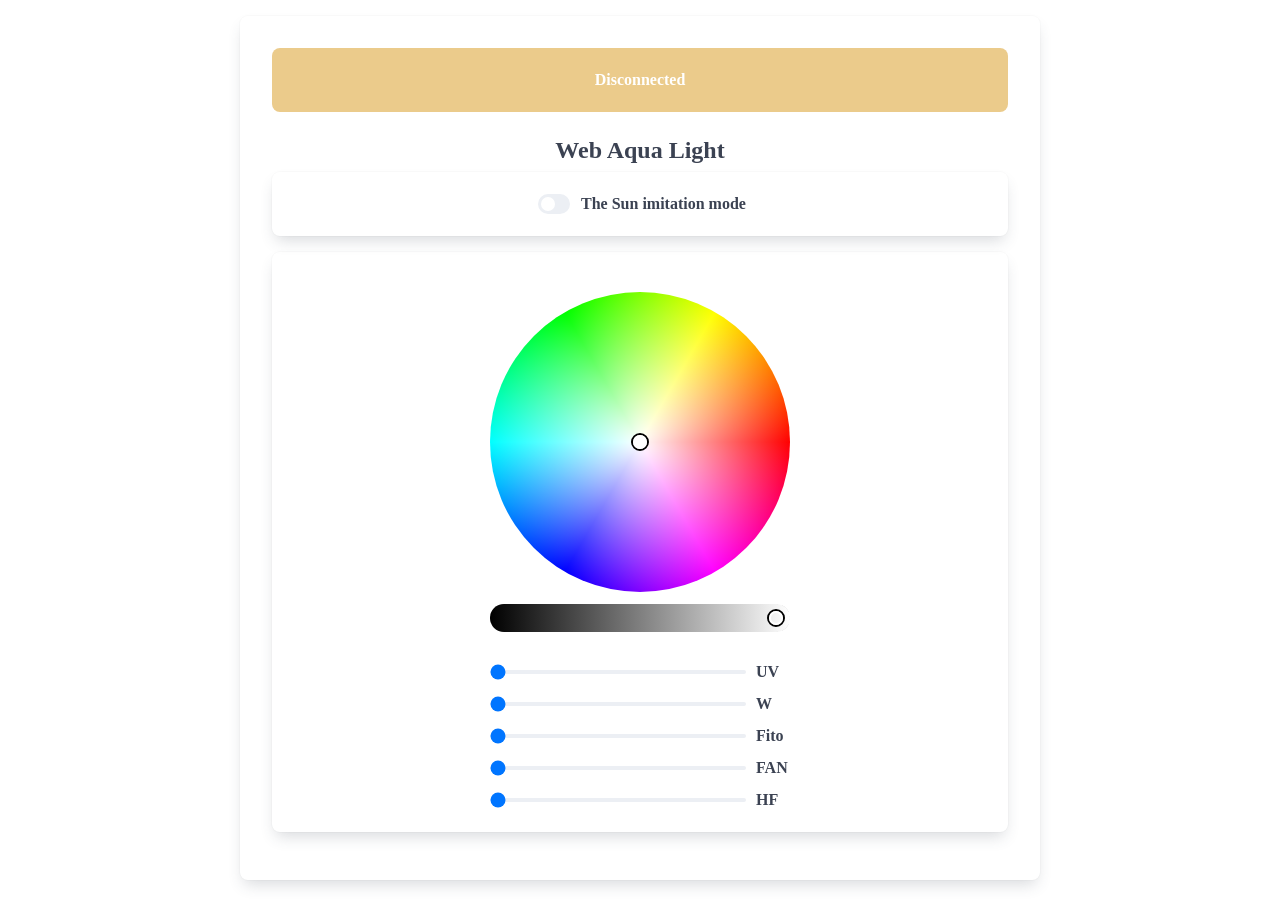
==== commit 34e3ecd2: "Updated the device's Web page to control the UltraViolet/White/Fito LED strips, FAN and Humidifier." ====
--- a/main/http/server/fsdata/fs/index.html
+++ b/main/http/server/fsdata/fs/index.html
@@ -7,7 +7,7 @@
 		<link rel="stylesheet" type="text/css" href="css/siimple.min.ice.css">
 		<link rel="stylesheet" type="text/css" href="css/style.css">
 		<link rel="shortcut icon" href="img/favicon.png">
-		<title>WebAquaLight</title>
+		<title>Orchidarium</title>
 	</head>
 	<body>
 
@@ -17,11 +17,12 @@
 				<div id="status_box" class="alert is-secondary">
 					<label id="status" class="has-w-full has-text-center">Starting...</label>
 				</div>
-                <div align="center">
+                <!--- --------- -->
+				<div align="center">
                     <label id="site" class="label is-block has-size-3">Web Aqua Light</label>
                 </div>
-				<div id="picker" align="center" class="has-pt-6 has-pb-6"></div>
-				<div class="card is-shadowed has-pt-4 has-pb-4 has-pl-0 has-pr-0 is-flex has-justify-center has-text-center has-items-center">
+				<!--- --------- -->
+				<div class="card is-shadowed has-pt-4 has-pb-4 has-pl-0 has-pr-0 has-mb-4 is-flex has-justify-center has-text-center has-items-center">
                     <div class="is-flex has-items-center">
 						<input type="checkbox" id="sun_switch" class="switch" onclick="onSunSwitchClick(this.checked);"/>
 					</div>
@@ -29,6 +30,32 @@
 						<label class="label has-size-1 has-ml-2 is-unselectable" for="sun_switch">The Sun imitation mode</label>
 					</div>
 				</div>
+				<!--- --------- -->
+				<div class="card is-shadowed has-pt-4 has-pb-4 has-pl-0 has-pr-0 has-mb-4" align="center">
+					<div id="rgb_picker" align="center" class="has-pt-6 has-pb-6"></div>
+                    <div class="has-w-80 has-pl-2">
+						<div class="is-flex has-items-center has-justify-start">
+							<div><input type="range" id="uv_picker" class="slider has-w-64" min="0" max="255" value="0"/></div>
+						    <div><label class="label has-size-1 has-ml-2 is-unselectable">UV</label></div>
+						</div>
+						<div class="is-flex has-items-center has-justify-start">
+							<div><input type="range" id="w_picker" class="slider has-w-64" min="0" max="255" value="0"/></div>
+							<div><label class="label has-size-1 has-ml-2 is-unselectable">W</label></div>
+						</div>
+						<div class="is-flex has-items-center has-justify-start">
+							<div><input type="range" id="fito_picker" class="slider has-w-64" min="0" max="255" value="0"/></div>
+							<div><label class="label has-size-1 has-ml-2 is-unselectable">Fito</label></div>
+						</div>
+						<div class="is-flex has-items-center has-justify-start">
+							<div><input type="range" id="fan_picker" class="slider has-w-64" min="0" max="4" value="0"/></div>
+							<div><label class="label has-size-1 has-ml-2 is-unselectable">FAN</label></div>
+						</div>
+						<div class="is-flex has-items-center has-justify-start">
+							<div><input type="range" id="hf_picker" class="slider has-w-64" min="0" max="1" value="0"/></div>
+							<div><label class="label has-size-1 has-ml-2 is-unselectable">HF</label></div>
+				        </div>
+					</div>
+				</div>
             </div>
         </div>
     </div>
@@ -38,12 +65,17 @@
 		var ws;
 		var retries;
 		//var series = new TimeSeries();
-        var colorPicker = new iro.ColorPicker('#picker', { wheelLightness: false });
+        var rgbPicker = new iro.ColorPicker('#rgb_picker', { wheelLightness: false });
 		const wsProtocol = { getConnectionParameters: 0x01,
                              setConnectionParameters: 0x02,
                              setColor: 0x03,
 							 setSunImitationMode: 0x04,
 							 getStatus: 0x05,
+							 setUltraViolet: 0x06,
+							 setWhite: 0x07,
+							 setFito: 0x08,
+							 setFAN: 0x09,
+							 setHumidifier: 0x0A,
 						     success: 0x00,
 						     on: 0x01,
 						     off: 0x00,
@@ -60,9 +92,24 @@
 		{
 			console.log("Window loaded");
 		    wsOpen();
-			colorPicker.on('input:start', onStartColorChange);
-			colorPicker.on('input:end', onEndColorChange);
+			rgbPicker.on('input:start', onStartColorChange);
+			rgbPicker.on('input:end', onEndColorChange);
 			//startPolling();
+			uv_picker = document.getElementById('uv_picker');
+            uv_picker.addEventListener("change", onUvChange);
+			uv_picker.addEventListener("input", onInput);
+			w_picker = document.getElementById('w_picker');
+            w_picker.addEventListener("change", onWChange);
+			w_picker.addEventListener("input", onInput);
+			fito_picker = document.getElementById('fito_picker');
+            fito_picker.addEventListener("change", onFitoChange);
+			fito_picker.addEventListener("input", onInput);
+			fan_picker = document.getElementById('fan_picker');
+            fan_picker.addEventListener("change", onFanChange);
+			fan_picker.addEventListener("input", onInput);
+			hf_picker = document.getElementById('hf_picker');
+            hf_picker.addEventListener("change", onHfChange);
+			hf_picker.addEventListener("input", onInput);
 			intervalId = setInterval(getStatus, 1000);
 		}
 
@@ -85,6 +132,16 @@
 			console.log(text);
 		}
 
+		function uiUpdate(color, uv, w, fito, fan, hf)
+		{
+		    rgbPicker.color.set(color);
+			document.getElementById('uv_picker').value = uv;
+			document.getElementById('w_picker').value = w;
+			document.getElementById('fito_picker').value = fito;
+			document.getElementById('fan_picker').value = fan;
+			document.getElementById('hf_picker').value = hf;
+		}
+		
 		function onMessageFromServer(evt)
 		{
 			retries     = 0;
@@ -121,7 +178,12 @@
 			{
 				let mode = view[2];
 				let color = {r: view[3], g: view[4], b: view[5]};
-				let dts = getStrFromBuffer(view, 6);
+				let uv = view[6];
+				let w = view[7];
+				let fito = view[8];
+				let fan = view[9];
+				let hf = view[10];
+				let dts = getStrFromBuffer(view, 11);
 				console.log("Color = " + color.r + ":" + color.g + ":" + color.b + " - " + dts.value);
 
 				updateStatusBox("success", dts.value);
@@ -130,7 +192,7 @@
 
 				if ((wsProtocol.modeSunImitation == mode) && (true == sun_switch.checked))
 				{
-					colorPicker.color.set(color);
+					uiUpdate(color, uv, w, fito, fan, hf);
 				}
 				if (mode != modeChange.last)
 				{
@@ -150,14 +212,30 @@
 					{
 						sun_switch.checked = false;
 					}
-					colorPicker.color.set(color);
+					uiUpdate(color, uv, w, fito, fan, hf);
 					modeChange.needUiUpdate = false;
 				}
 			}
-			//if (val == 0xBEEF || val == 0xDEAD)
-			//	console.log("LED switched");
-			//else
-			//	series.append(new Date().getTime(), val);
+			else if ((wsProtocol.setUltraViolet == command) && (wsProtocol.success == status))
+			{
+				console.log("UltraViolet is set!");
+			}
+			else if ((wsProtocol.setWhite == command) && (wsProtocol.success == status))
+			{
+				console.log("White is set!");
+			}
+			else if ((wsProtocol.setFito == command) && (wsProtocol.success == status))
+			{
+				console.log("Fito is set!");
+			}
+			else if ((wsProtocol.setFAN == command) && (wsProtocol.success == status))
+			{
+				console.log("FAN is set!");
+			}
+			else if ((wsProtocol.setHumidifier == command) && (wsProtocol.success == status))
+			{
+				console.log("Humidifier is set!");
+			}
 		}
 		
 		//function wsOpenStream()
@@ -314,6 +392,55 @@
 			getStatus();
 		}
 
+		function onInput(event)
+		{
+			sun_switch = document.getElementById("sun_switch")
+			if (true == sun_switch.checked)
+			{
+				sun_switch.checked = false;
+				modeChange.initiatedByUser = true;
+			}
+		}
+		
+		function reportChange(option, value)
+		{
+            let buffer = new ArrayBuffer(2);
+            let view = new Uint8Array(buffer);
+			view[0] = option;
+			view[1] = value;
+			wsSendToServer(buffer);
+        }
+
+		function onUvChange(event)
+		{
+            console.log("End UV = " + event.target.value);
+            reportChange(wsProtocol.setUltraViolet, event.target.value);
+        }
+
+		function onWChange(event)
+		{
+            console.log("End W = " + event.target.value);
+            reportChange(wsProtocol.setWhite, event.target.value);
+        }
+
+		function onFitoChange(event)
+		{
+            console.log("End Fito = " + event.target.value);
+            reportChange(wsProtocol.setFito, event.target.value);
+        }
+
+		function onFanChange(event)
+		{
+            console.log("End FAN = " + event.target.value);
+            reportChange(wsProtocol.setFAN, event.target.value);
+        }
+
+		function onHfChange(event)
+		{
+            console.log("End Humidifier = " + event.target.value);
+            reportChange(wsProtocol.setHumidifier, event.target.value);
+        }
+
 			function startPolling() {
 				var chart = new SmoothieChart({millisPerPixel:11,grid:{fillStyle:'#ffffff',strokeStyle:'#ffffff',borderVisible:false},
 					labels:{fillStyle:'#000000'},maxValue:1024,minValue:0});
--- a/main/http/server/fsdata/fs/css/siimple.min.ice.css
+++ b/main/http/server/fsdata/fs/css/siimple.min.ice.css
@@ -408,6 +408,16 @@
 @media screen and (min-width: 1264px) {
 .has-w-64-desktop {width:16rem;}
 }
+.has-w-80 {width:20rem;}
+@media screen and (max-width: 640px) {
+.has-w-80-mobile {width:20rem;}
+}
+@media screen and (min-width: 640px) {
+.has-w-80-tablet {width:20rem;}
+}
+@media screen and (min-width: 1264px) {
+.has-w-80-desktop {width:20rem;}
+}
 .has-w-96 {width:24rem;}
 @media screen and (max-width: 640px) {
 .has-w-96-mobile {width:24rem;}
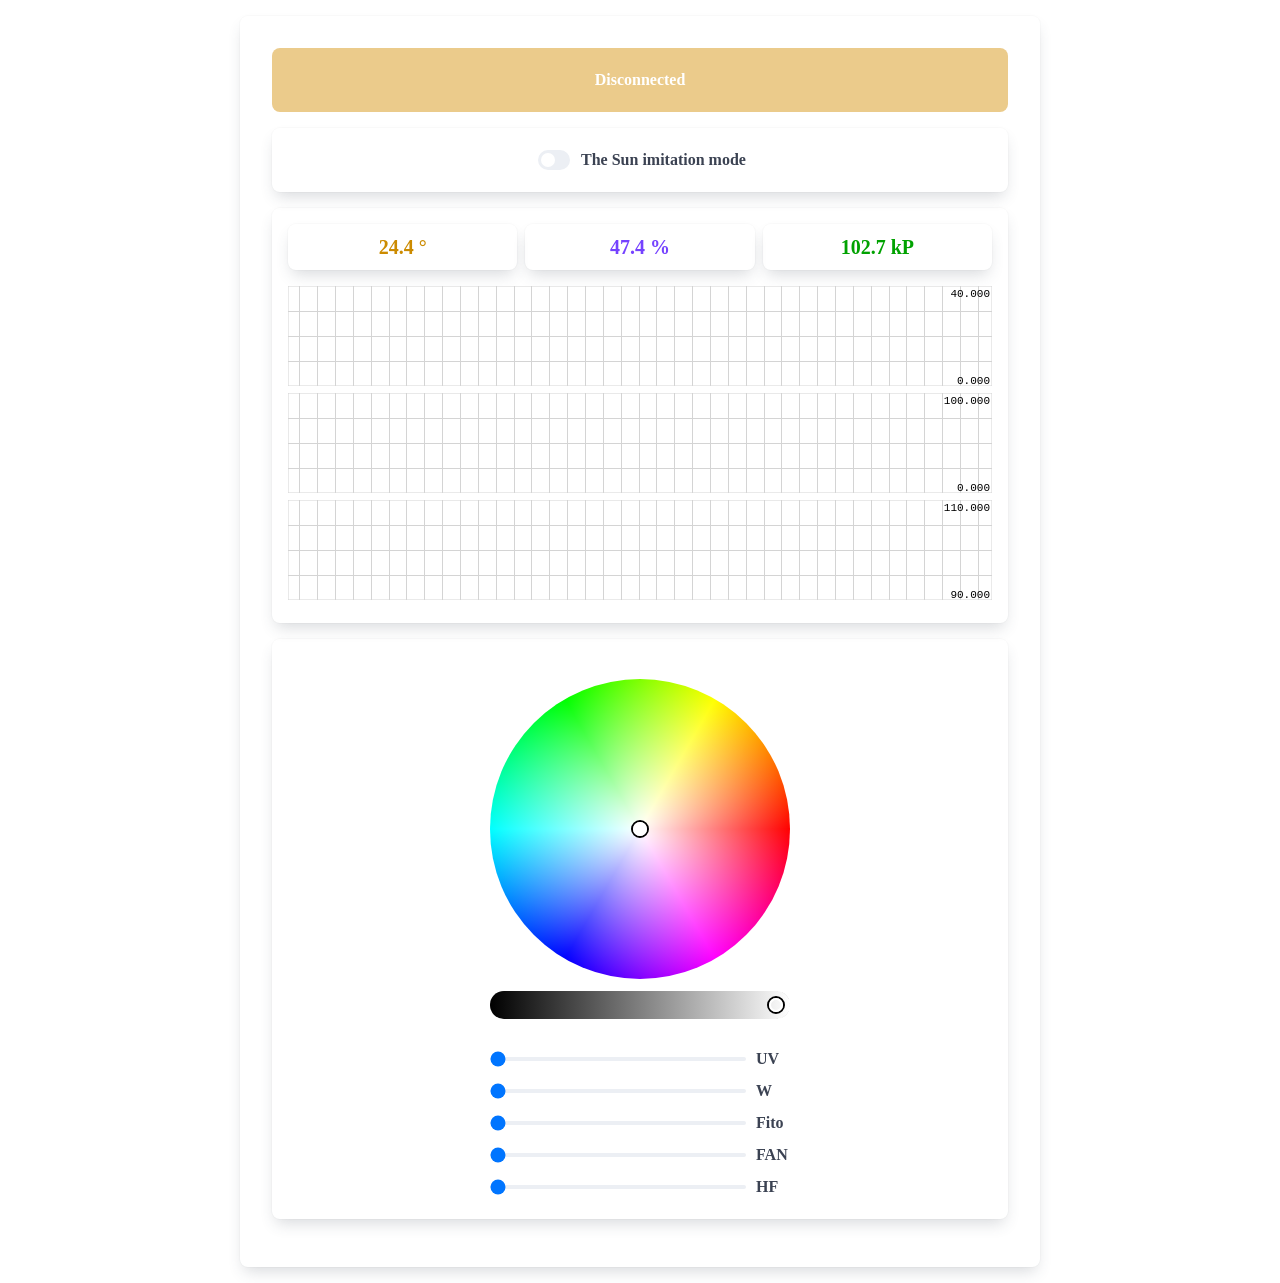
==== commit 0707ab31: "Refactored the code: separated the JS files and JS/C functions." ====
--- a/main/http/server/fsdata/fs/index.html
+++ b/main/http/server/fsdata/fs/index.html
@@ -17,18 +17,31 @@
 				<div id="status_box" class="alert is-secondary">
 					<label id="status" class="has-w-full has-text-center">Starting...</label>
 				</div>
-                <!--- --------- -->
-				<div align="center">
-                    <label id="site" class="label is-block has-size-3">Web Aqua Light</label>
-                </div>
 				<!--- --------- -->
 				<div class="card is-shadowed has-pt-4 has-pb-4 has-pl-0 has-pr-0 has-mb-4 is-flex has-justify-center has-text-center has-items-center">
                     <div class="is-flex has-items-center">
-						<input type="checkbox" id="sun_switch" class="switch" onclick="onSunSwitchClick(this.checked);"/>
+						<input type="checkbox" id="sun_switch" class="switch"/>
 					</div>
 					<div class="is-flex has-items-center">
 						<label class="label has-size-1 has-ml-2 is-unselectable" for="sun_switch">The Sun imitation mode</label>
 					</div>
+				</div>
+				<!--- --------- -->
+				<div class="card is-shadowed has-p-4 has-mb-4">
+                    <div class="is-flex has-items-center">
+						<div class="card is-shadowed has-p-2 has-mb-4 is-flex has-justify-center">
+							<div><label id="lt" style="color:#cc8b00" class="label has-p-0 has-size-2 is-unselectable">24.4</label></div>
+						</div>
+						<div class="card is-shadowed has-p-2 has-ml-2 has-mb-4 is-flex has-justify-center">
+							<div><label id="lh" style="color:#7542ff" class="label has-p-0 has-size-2 is-unselectable">47.4 %</label></div>
+						</div>
+						<div class="card is-shadowed has-p-2 has-ml-2 has-mb-4 is-flex has-justify-center">
+							<div><label id="lp" style="color:#01a201" class="label has-p-0 has-size-2 is-unselectable">102.7 kP</label></div>
+						</div>
+				    </div>
+					<canvas id="chart-t" style="width:100%;height:100px"></canvas>
+					<canvas id="chart-h" style="width:100%;height:100px"></canvas>
+					<canvas id="chart-p" style="width:100%;height:100px"></canvas>
 				</div>
 				<!--- --------- -->
 				<div class="card is-shadowed has-pt-4 has-pb-4 has-pl-0 has-pr-0 has-mb-4" align="center">
@@ -60,401 +73,9 @@
         </div>
     </div>
 
-	<script src="js/iro.js" type="text/javascript"></script>
-	<script>
-		var ws;
-		var retries;
-		//var series = new TimeSeries();
-        var rgbPicker = new iro.ColorPicker('#rgb_picker', { wheelLightness: false });
-		const wsProtocol = { getConnectionParameters: 0x01,
-                             setConnectionParameters: 0x02,
-                             setColor: 0x03,
-							 setSunImitationMode: 0x04,
-							 getStatus: 0x05,
-							 setUltraViolet: 0x06,
-							 setWhite: 0x07,
-							 setFito: 0x08,
-							 setFAN: 0x09,
-							 setHumidifier: 0x0A,
-						     success: 0x00,
-						     on: 0x01,
-						     off: 0x00,
-						     retries: 5,
-						     modeSunImitation: 0,
-                             modeColor: 1,
-						     modeUnknown: 255 };
-		var intervalId = 0;
-		var modeChange = {last: wsProtocol.modeUnknown, initiatedByUser: false, needUiUpdate: false};
-		
-		window.onload = onWindowLoad;
-
-		function onWindowLoad()
-		{
-			console.log("Window loaded");
-		    wsOpen();
-			rgbPicker.on('input:start', onStartColorChange);
-			rgbPicker.on('input:end', onEndColorChange);
-			//startPolling();
-			uv_picker = document.getElementById('uv_picker');
-            uv_picker.addEventListener("change", onUvChange);
-			uv_picker.addEventListener("input", onInput);
-			w_picker = document.getElementById('w_picker');
-            w_picker.addEventListener("change", onWChange);
-			w_picker.addEventListener("input", onInput);
-			fito_picker = document.getElementById('fito_picker');
-            fito_picker.addEventListener("change", onFitoChange);
-			fito_picker.addEventListener("input", onInput);
-			fan_picker = document.getElementById('fan_picker');
-            fan_picker.addEventListener("change", onFanChange);
-			fan_picker.addEventListener("input", onInput);
-			hf_picker = document.getElementById('hf_picker');
-            hf_picker.addEventListener("change", onHfChange);
-			hf_picker.addEventListener("input", onInput);
-			intervalId = setInterval(getStatus, 1000);
-		}
-
-		function getStatus()
-		{
-			console.log("Get status");
-			//clearInterval(intervalId);
-			let buffer = new ArrayBuffer(1);
-            let view = new Uint8Array(buffer);
-			view[0] = wsProtocol.getStatus;
-			wsSendToServer(buffer);
-		}
-
-		function updateStatusBox(cls, text)
-		{
-			sbox = document.getElementById('status_box');
-			sbox.className = "alert is-" + cls;
-			slabel = document.getElementById('status');
-			slabel.innerText = text;
-			console.log(text);
-		}
-
-		function uiUpdate(color, uv, w, fito, fan, hf)
-		{
-		    rgbPicker.color.set(color);
-			document.getElementById('uv_picker').value = uv;
-			document.getElementById('w_picker').value = w;
-			document.getElementById('fito_picker').value = fito;
-			document.getElementById('fan_picker').value = fan;
-			document.getElementById('hf_picker').value = hf;
-		}
-		
-		function onMessageFromServer(evt)
-		{
-			retries     = 0;
-			let view    = new Uint8Array(evt.data);
-			let command = view[0];
-			let status  = view[1];
-
-			console.log("Message from server: " + view);
-
-			if ((wsProtocol.getConnectionParameters == command) && (wsProtocol.success == status))
-			{
-				console.log("Configuration received!");
-
-				let offset = 2;
-				let ssid = getStrFromBuffer(view, offset);
-				offset += ssid.length;
-				let pwd = getStrFromBuffer(view, offset);
-				offset += pwd.length;
-				let site = getStrFromBuffer(view, offset);
-
-				console.log("Config: " + ssid.value + " " + pwd.value + " " + site.value);
-
-			    document.getElementById('site').innerText = site.value;
-			}
-			else if ((wsProtocol.setColor == command) && (wsProtocol.success == status))
-			{
-				console.log("Color is set!");
-			}
-			else if ((wsProtocol.setSunImitationMode == command) && (wsProtocol.success == status))
-			{
-				console.log("The Sun imitation mode is set!");
-			}
-			else if (wsProtocol.getStatus == command)
-			{
-				let mode = view[2];
-				let color = {r: view[3], g: view[4], b: view[5]};
-				let uv = view[6];
-				let w = view[7];
-				let fito = view[8];
-				let fan = view[9];
-				let hf = view[10];
-				let dts = getStrFromBuffer(view, 11);
-				console.log("Color = " + color.r + ":" + color.g + ":" + color.b + " - " + dts.value);
-
-				updateStatusBox("success", dts.value);
-
-				sun_switch = document.getElementById("sun_switch");
-
-				if ((wsProtocol.modeSunImitation == mode) && (true == sun_switch.checked))
-				{
-					uiUpdate(color, uv, w, fito, fan, hf);
-				}
-				if (mode != modeChange.last)
-				{
-					modeChange.last = mode;
-					if (false == modeChange.initiatedByUser)
-					{
-						modeChange.needUiUpdate = true;
-					}
-				}
-				if (true == modeChange.needUiUpdate)
-				{
-					if (wsProtocol.modeSunImitation == mode)
-				    {
-					    sun_switch.checked = true;
-					}
-					else
-					{
-						sun_switch.checked = false;
-					}
-					uiUpdate(color, uv, w, fito, fan, hf);
-					modeChange.needUiUpdate = false;
-				}
-			}
-			else if ((wsProtocol.setUltraViolet == command) && (wsProtocol.success == status))
-			{
-				console.log("UltraViolet is set!");
-			}
-			else if ((wsProtocol.setWhite == command) && (wsProtocol.success == status))
-			{
-				console.log("White is set!");
-			}
-			else if ((wsProtocol.setFito == command) && (wsProtocol.success == status))
-			{
-				console.log("Fito is set!");
-			}
-			else if ((wsProtocol.setFAN == command) && (wsProtocol.success == status))
-			{
-				console.log("FAN is set!");
-			}
-			else if ((wsProtocol.setHumidifier == command) && (wsProtocol.success == status))
-			{
-				console.log("Humidifier is set!");
-			}
-		}
-		
-		//function wsOpenStream()
-		//{
-		//	var uri = "/stream"
-		//	var ws = new WebSocket("ws://localhost:8080"); // + location.host + uri);
-		//		ws.onmessage = function(evt) {
-		//			console.log(evt.data);
-		//			var stats = JSON.parse(evt.data);
-		//			console.log(stats);
-		//			document.getElementById('uptime').innerHTML = stats.uptime + ' seconds';
-		//			document.getElementById('heap').innerHTML = stats.heap + ' bytes';
-		//			document.getElementById('led').innerHTML = (stats.led == 1) ? 'On' : 'Off';
-		//		};
-		//	}
-		
-		function wsOpen()
-		{
-			if (ws === undefined || ws.readyState != WebSocket.CONNECTING)
-			{
-				if (wsProtocol.retries < retries)
-				{
-					updateStatusBox("danger", "Timeout!");
-				}
-				else
-				{
-					updateStatusBox("secondary", "Connecting...");
-				}
-				console.log("location.host = " + location.host);
-				if ((location.hostname === "localhost") ||
-					(location.hostname === "127.0.0.1") ||
-					(location.hostname === "fs"))
-				{
-					console.log("WS: Use local host");
-				    ws = new WebSocket("ws://localhost:8080");
-				}
-				else
-				{
-					console.log("WS: Use remote host");
-					ws = new WebSocket("ws://" + location.host);
-				}
-				ws.binaryType = 'arraybuffer';
-				ws.onopen = function(evt) {  onConnectedToServer(evt); };
-				ws.onerror = function(evt) { updateStatusBox("danger", "Error!"); };
-				ws.onmessage = function(evt) { onMessageFromServer(evt); };
-				ws.onclose = function(evt) { updateStatusBox("warning", "Disconnected"); };
-				//wsOpenStream();
-				retries = 0;
-				modeChange.needUiUpdate = true;
-				modeChange.last = wsProtocol.modeUnknown;
-				modeChange.initiatedByUser = false;
-			}
-		}
-
-		function putStrInBuffer(view, offset, string)
-		{
-			let len = string.length;
-			let offs = offset;
-
-			view[offs++] = len;
-			for (let i = 0; i < len; i++, offs++)
-			{
-                view[offs] = string.charCodeAt(i);
-            }
-		}
-
-		function getStrFromBuffer(view, offset)
-		{
-		    let offs = offset;
-		    let len  = view[offs++];
-		    let str  = '';
-
-		    for (let i = 0; i < len; i++)
-		    {
-		        str += String.fromCharCode(view[offs++]);
-		    }
-
-		    return {value: str, length: (len + 1)};
-		}
-
-		function onSunSwitchClick(checked)
-		{
-			console.log("Sun imitation switch click: " + checked);
-
-			let buffer = new ArrayBuffer(2);
-            let view = new Uint8Array(buffer);
-
-			view[0] = wsProtocol.setSunImitationMode;
-			if (checked)
-			{
-				view[1] = wsProtocol.on;
-			}
-			else
-			{
-				view[1] = wsProtocol.off;
-			}
-
-			modeChange.initiatedByUser = true;
-				
-			wsSendToServer(buffer);
-			getStatus();
-		}
-
-		function wsSendToServer(data)
-		{
-			if ((ws.readyState == WebSocket.CLOSED) || (wsProtocol.retries < retries++))
-			{
-			    wsOpen();
-			}
-			else if (ws.readyState == WebSocket.OPEN)
-			{
-			    ws.send(data);
-			}
-			else if (ws.readyState == WebSocket.CONNECTING)
-			{
-				retries = 0;
-			}
-		}
-
-		function onStartColorChange(color)
-		{
-			document.getElementById("sun_switch").checked = false;
-			modeChange.initiatedByUser = true;
-		}
-
-        function onEndColorChange(color)
-		{
-            console.log("End color = " + color.red + ":" + color.green + ":" + color.blue);
-
-            let buffer = new ArrayBuffer(4);
-            let view = new Uint8Array(buffer);
-
-			view[0] = wsProtocol.setColor;
-			view[1] = color.red;
-			view[2] = color.green;
-			view[3] = color.blue;
-				
-			wsSendToServer(buffer);
-        }
-
-		function onConnectedToServer(evt)
-		{
-			retries = 0;
-			updateStatusBox("success", "Connected");
-
-			console.log("Try to get the configuration...");
-				
-            let buffer = new ArrayBuffer(1);
-            let view = new Uint8Array(buffer);
-
-			view[0] = wsProtocol.getConnectionParameters;
-			wsSendToServer(buffer);
-
-			getStatus();
-		}
-
-		function onInput(event)
-		{
-			sun_switch = document.getElementById("sun_switch")
-			if (true == sun_switch.checked)
-			{
-				sun_switch.checked = false;
-				modeChange.initiatedByUser = true;
-			}
-		}
-		
-		function reportChange(option, value)
-		{
-            let buffer = new ArrayBuffer(2);
-            let view = new Uint8Array(buffer);
-			view[0] = option;
-			view[1] = value;
-			wsSendToServer(buffer);
-        }
-
-		function onUvChange(event)
-		{
-            console.log("End UV = " + event.target.value);
-            reportChange(wsProtocol.setUltraViolet, event.target.value);
-        }
-
-		function onWChange(event)
-		{
-            console.log("End W = " + event.target.value);
-            reportChange(wsProtocol.setWhite, event.target.value);
-        }
-
-		function onFitoChange(event)
-		{
-            console.log("End Fito = " + event.target.value);
-            reportChange(wsProtocol.setFito, event.target.value);
-        }
-
-		function onFanChange(event)
-		{
-            console.log("End FAN = " + event.target.value);
-            reportChange(wsProtocol.setFAN, event.target.value);
-        }
-
-		function onHfChange(event)
-		{
-            console.log("End Humidifier = " + event.target.value);
-            reportChange(wsProtocol.setHumidifier, event.target.value);
-        }
-
-			function startPolling() {
-				var chart = new SmoothieChart({millisPerPixel:11,grid:{fillStyle:'#ffffff',strokeStyle:'#ffffff',borderVisible:false},
-					labels:{fillStyle:'#000000'},maxValue:1024,minValue:0});
-				chart.addTimeSeries(series, {lineWidth:2,strokeStyle:'#03a9f4',fillStyle:'#f1f5fa'});
-				chart.streamTo(document.getElementById("chartCanvas"), 500);
-				setInterval(function() { wsWrite('A'); }, 500);
-			}
-
-			function gpio() {
-				if (document.getElementById('led-switch').checked)
-					wsWrite('E');
-				else
-					wsWrite('D');
-			}
-		</script>
+	<script type="text/javascript" src="js/iro.js"></script>
+	<script type="text/javascript" src="js/smoothie.js"></script>
+	<script type="text/javascript" src="js/controller.js"></script>
+	<script type="text/javascript" src="js/index.js"></script>
 	</body>
 </html>
